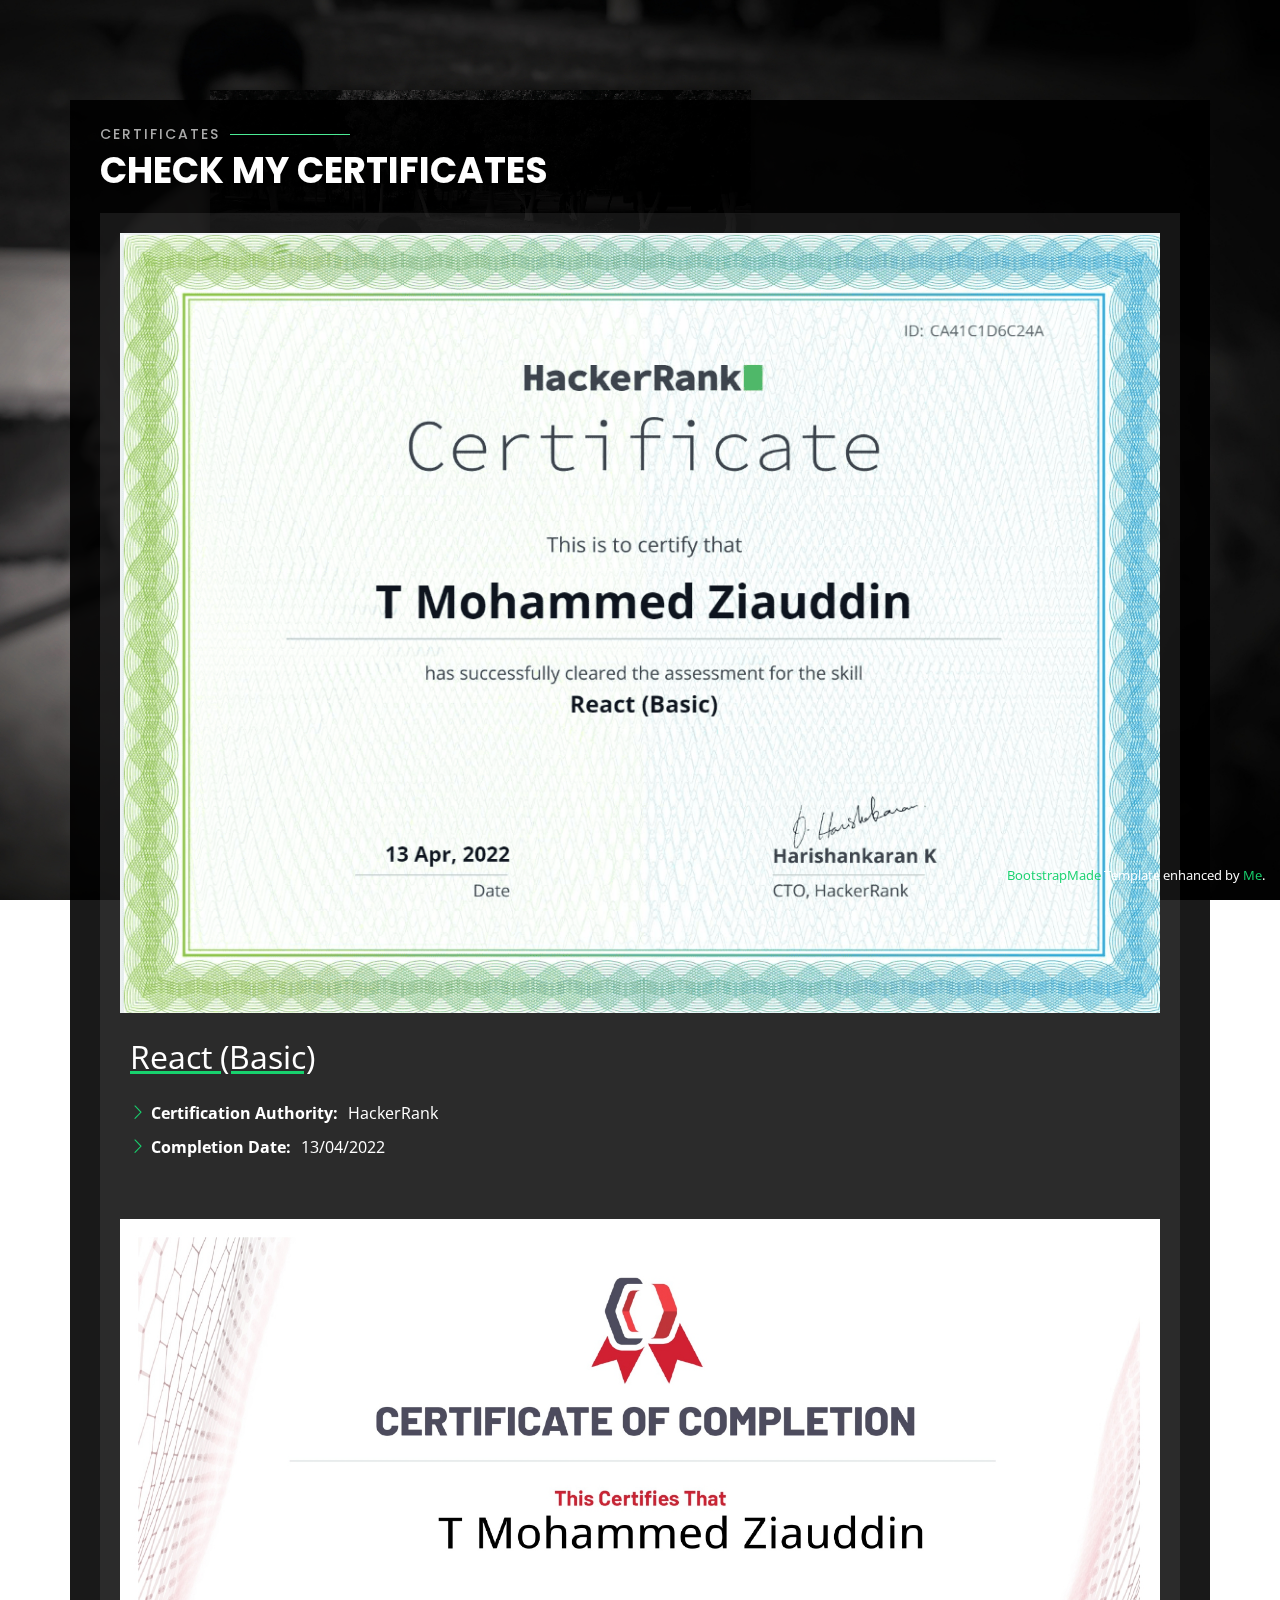
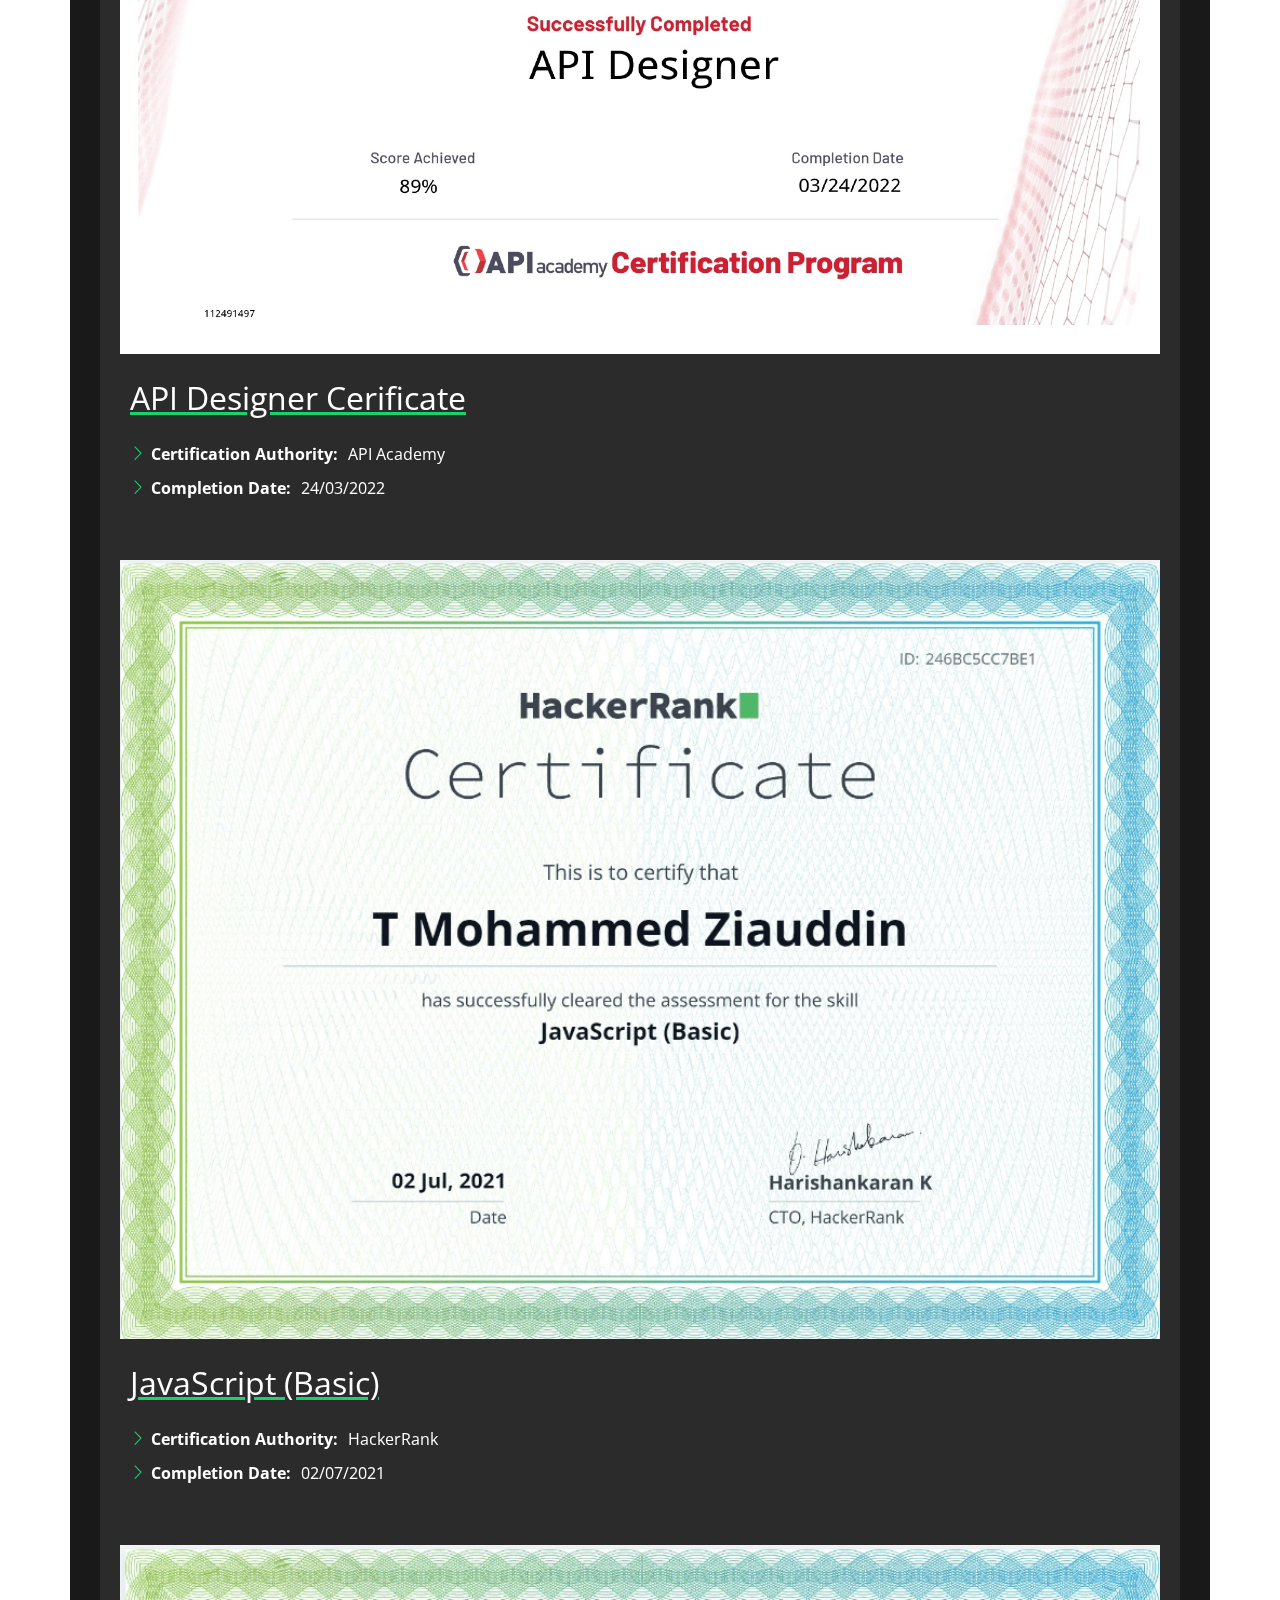
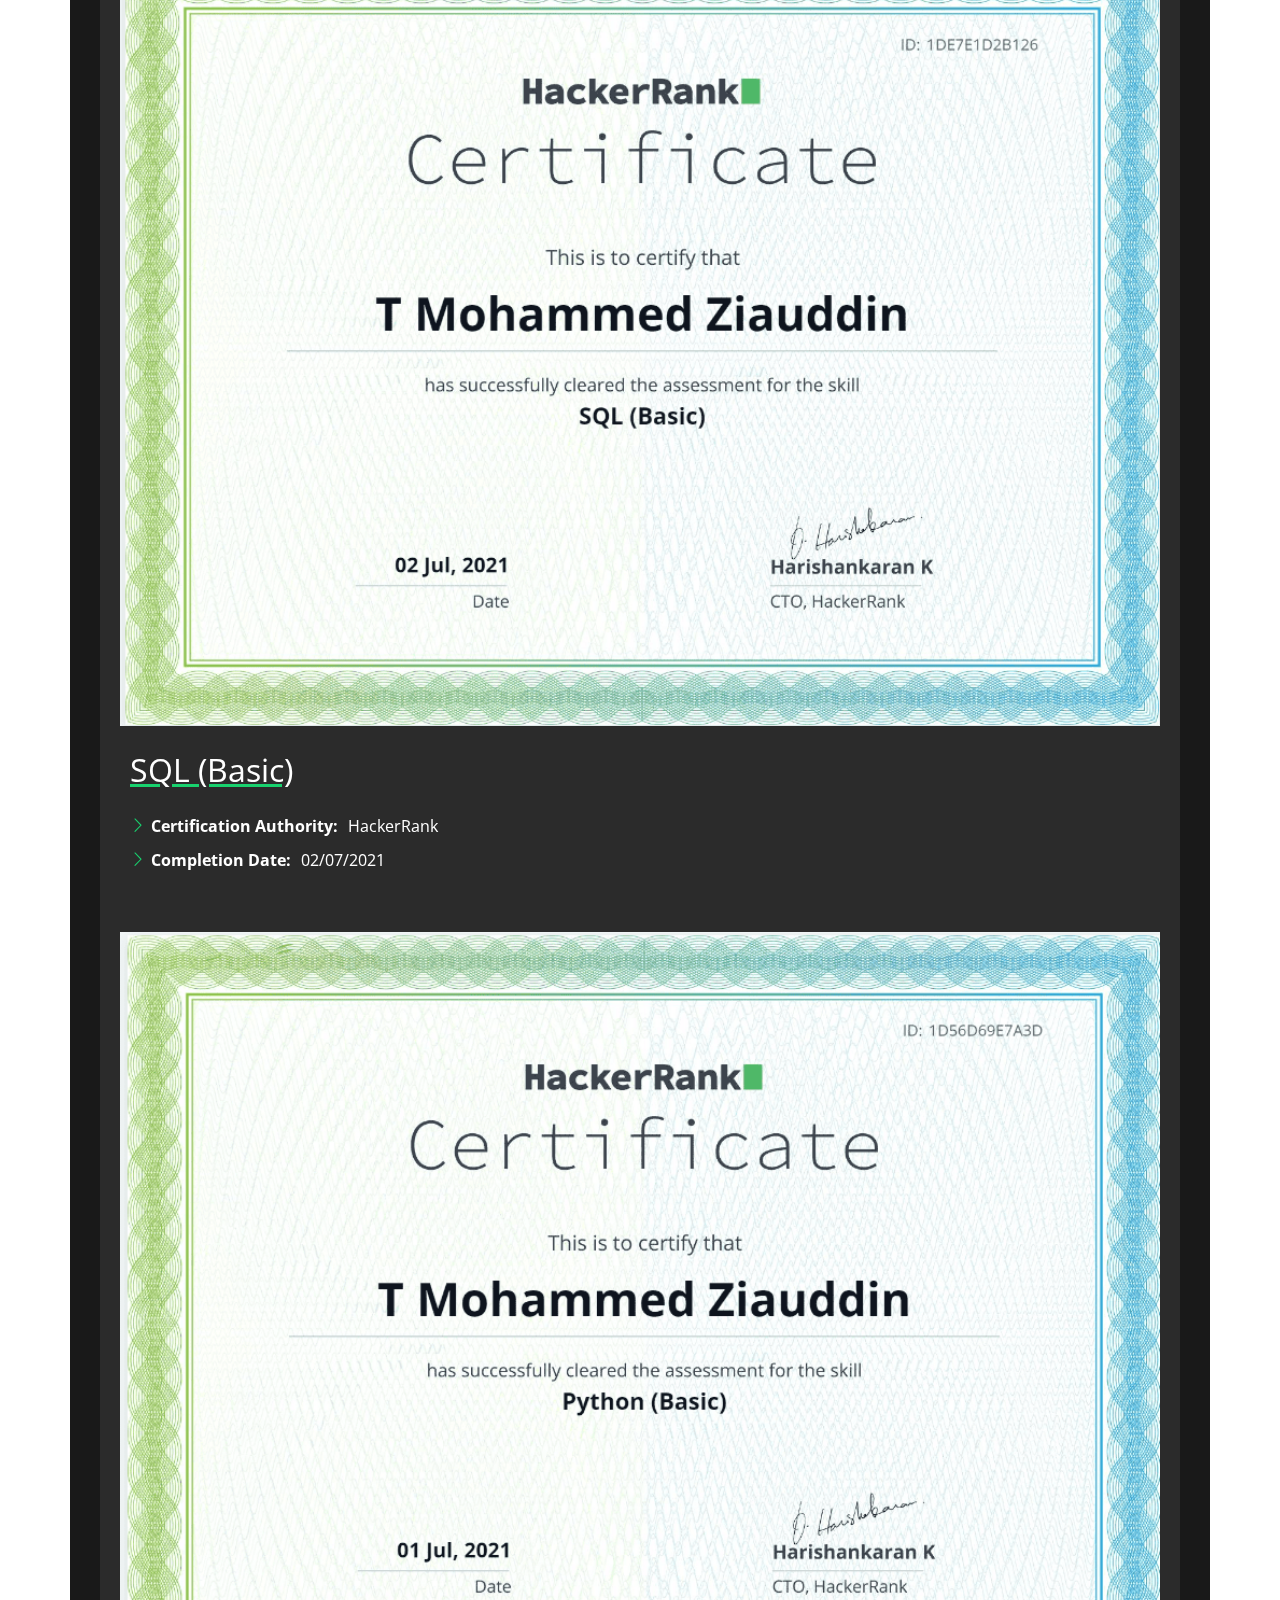
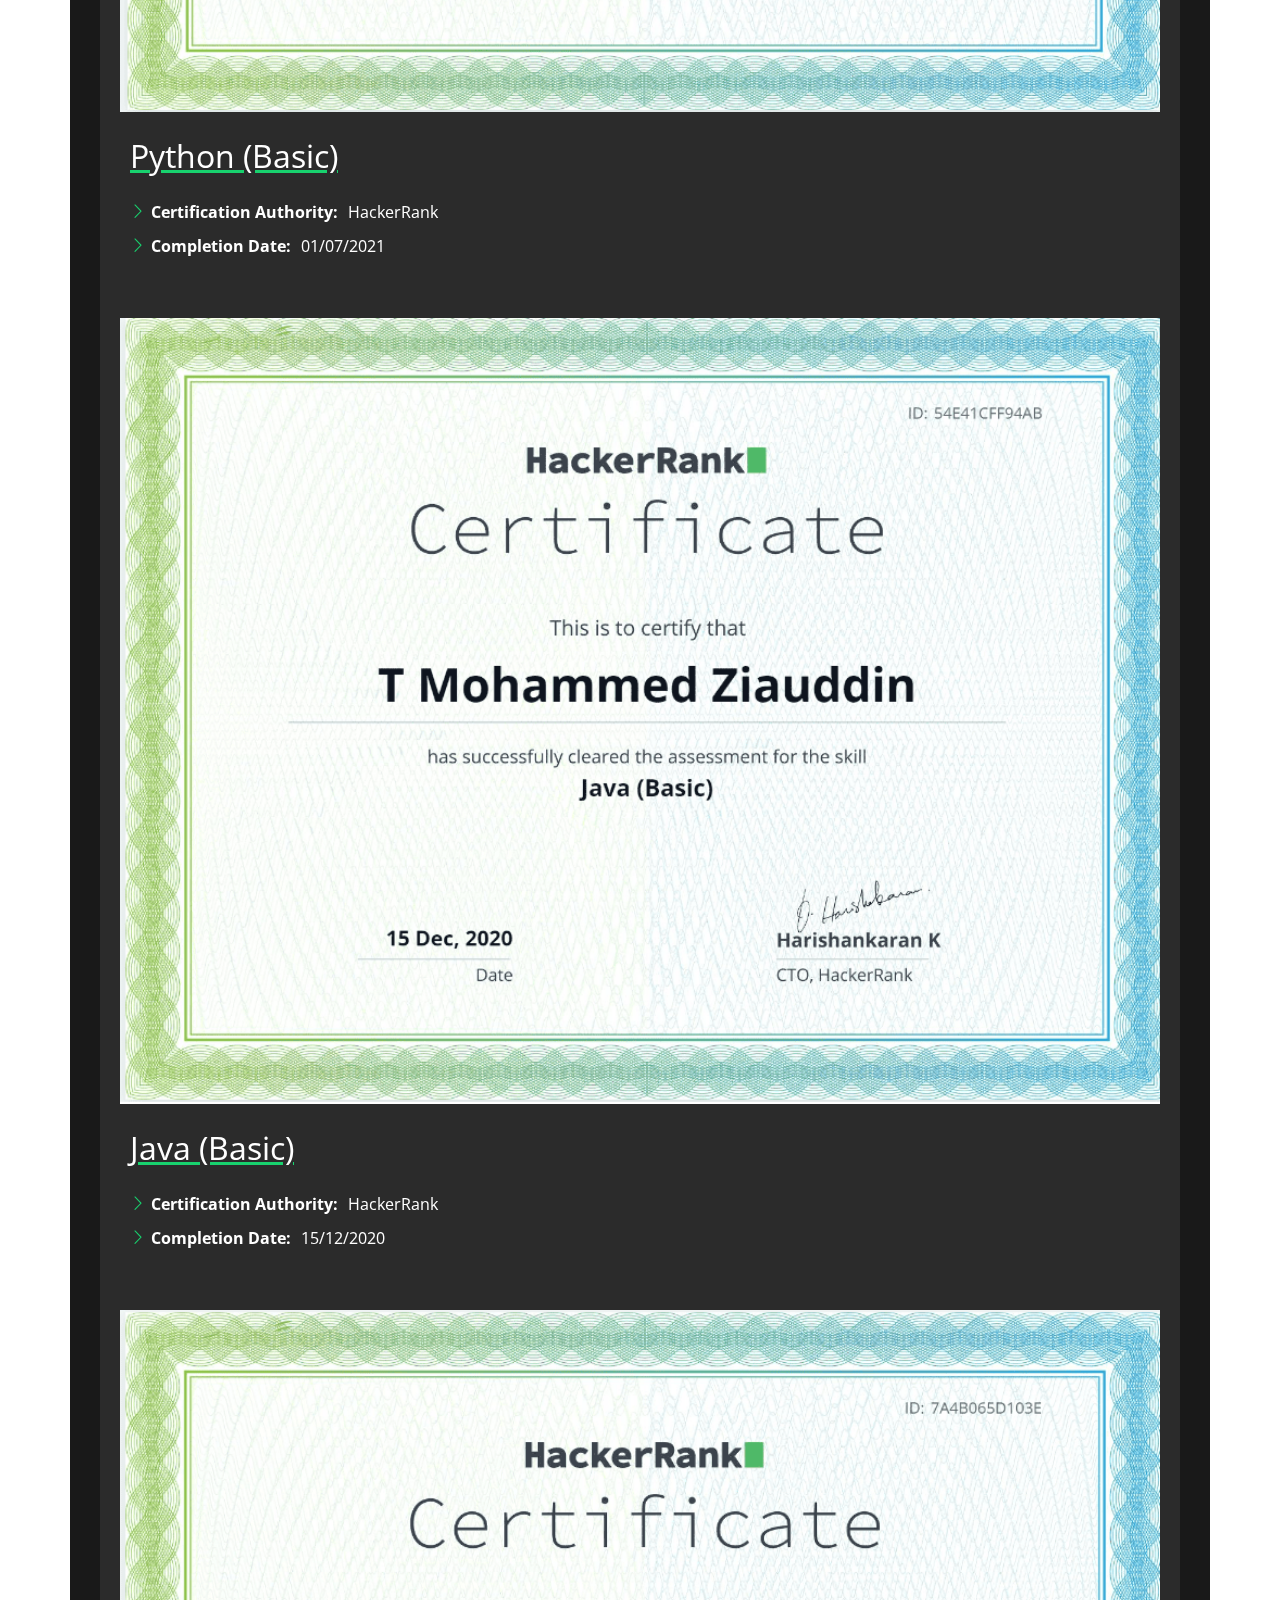
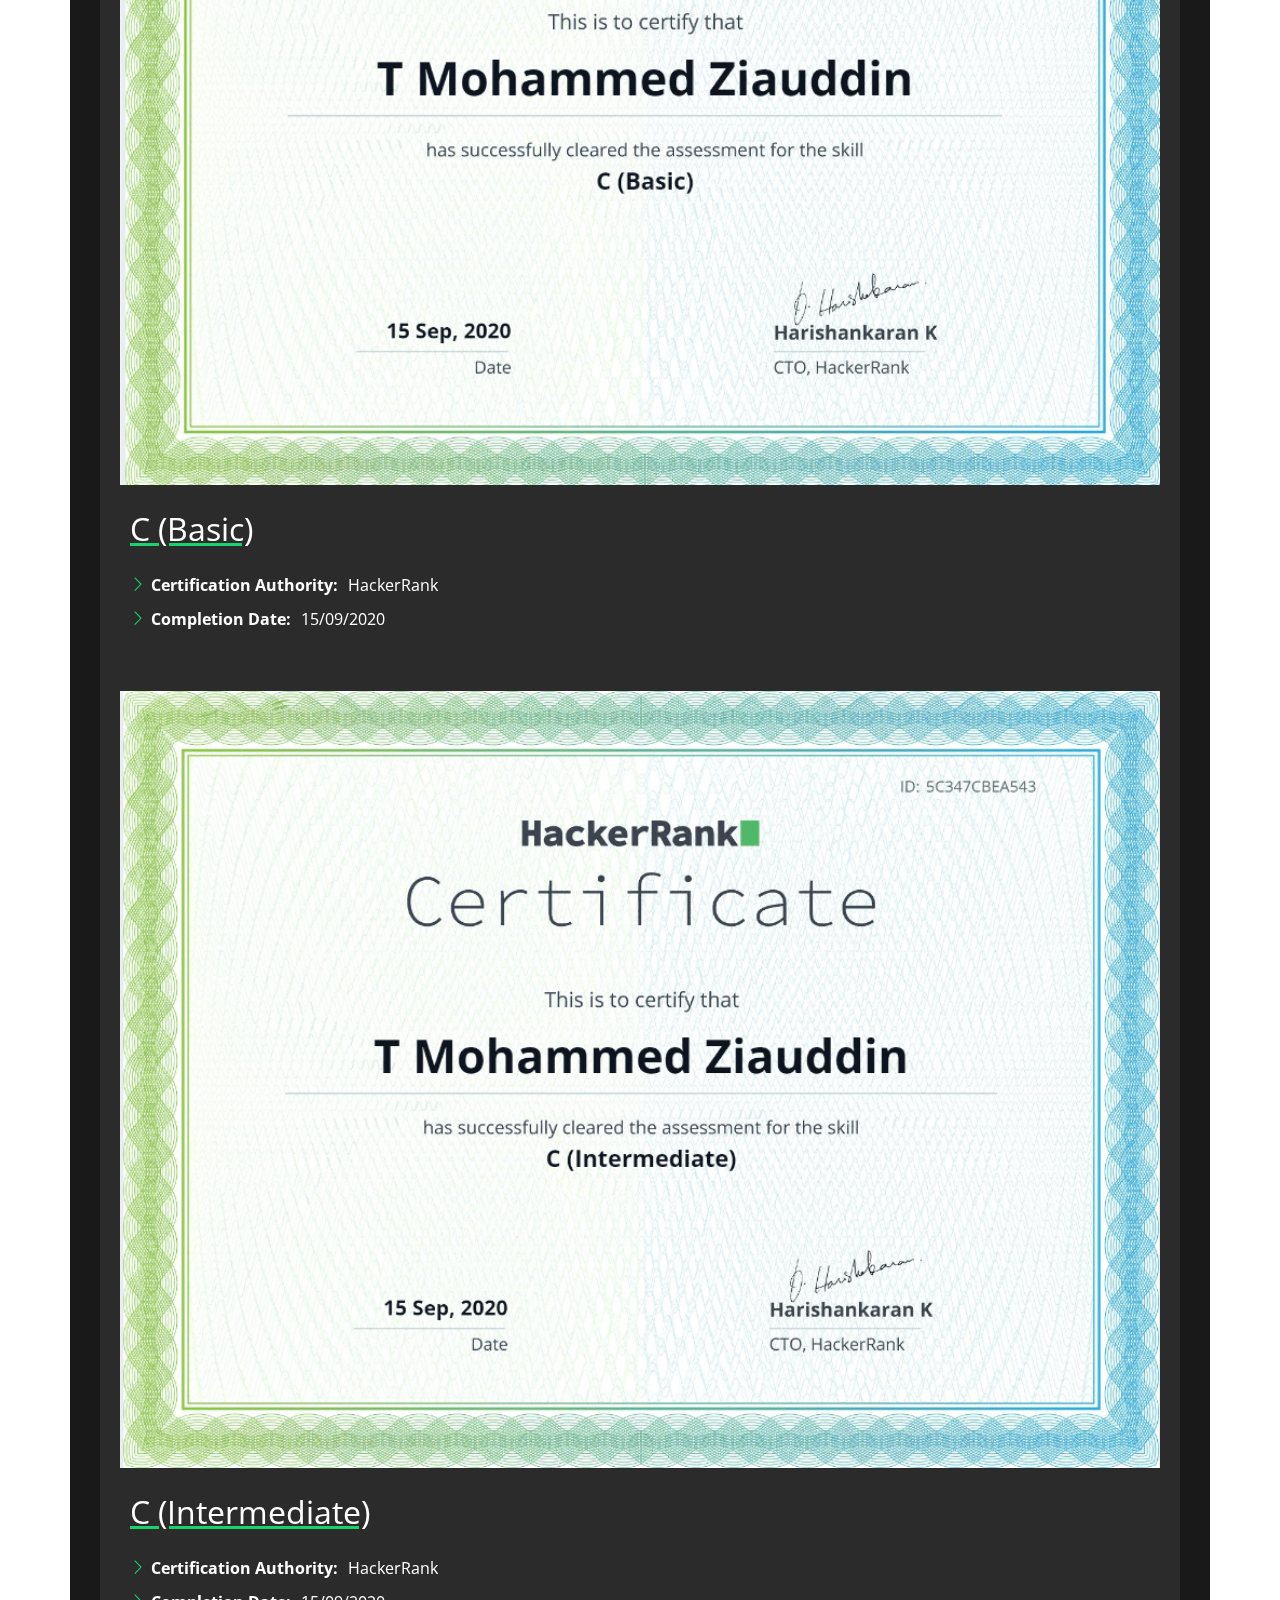
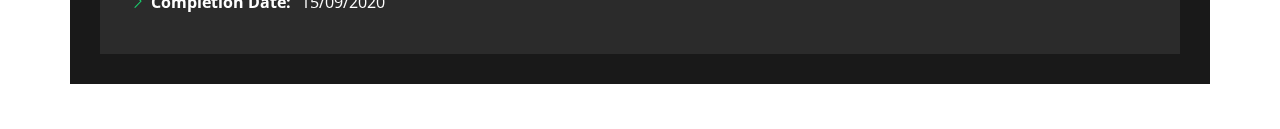
==== certificates.html @ 4491faa0 "Added Certificate" ====
<!DOCTYPE html>
<html lang="en">
<head>
    <meta charset="UTF-8">
    <meta http-equiv="X-UA-Compatible" content="IE=edge">
    <meta name="viewport" content="width=device-width, initial-scale=1.0">
    <title>Certificates: Ziauddin Ziya</title>

      <!-- Favicons -->
  <link href="./assets/img/favicon.png" rel="icon">
  <link href="./assets/img/apple-touch-icon.png" rel="apple-touch-icon">

  <!-- Google Fonts -->
  <link href="https://fonts.googleapis.com/css?family=Open+Sans:300,300i,400,400i,600,600i,700,700i|Raleway:300,300i,400,400i,500,500i,600,600i,700,700i|Poppins:300,300i,400,400i,500,500i,600,600i,700,700i" rel="stylesheet">

  <!-- Google Icons -->
  <link rel="stylesheet" href="https://fonts.googleapis.com/icon?family=Material+Icons">

  <!--Font Awesome -->
  <link rel="stylesheet" href="https://use.fontawesome.com/releases/v5.8.1/css/all.css" integrity="sha384-50oBUHEmvpQ+1lW4y57PTFmhCaXp0ML5d60M1M7uH2+nqUivzIebhndOJK28anvf" crossorigin="anonymous">

  <!-- Vendor CSS Files -->
  <link href="assets/vendor/bootstrap/css/bootstrap.min.css" rel="stylesheet">
  <link href="assets/vendor/bootstrap-icons/bootstrap-icons.css" rel="stylesheet">
  <link href="assets/vendor/boxicons/css/boxicons.min.css" rel="stylesheet">
  <link href="assets/vendor/glightbox/css/glightbox.min.css" rel="stylesheet">
  <link href="assets/vendor/remixicon/remixicon.css" rel="stylesheet">
  <link href="assets/vendor/swiper/swiper-bundle.min.css" rel="stylesheet">

  <!-- Template Main CSS File -->
  <link href="assets/css/style.css" rel="stylesheet">

 
</head>
<body>
    <!-- ======= Certificates Section ======= -->  
  <section id="certificates" class="certificates section-show">
    <div class="container">

      <div class="section-title">
        <h2>Certificates</h2>
        <p>Check My Certificates</p>
      </div>

      <div class="certificate-item">
        <img src="./assets/img/certficates/react-basic.png" alt="react-basic" >        
        <div class="info">
          <span class="title">React (Basic)</span>
              <ul>
                <li><i class="bi bi-chevron-right"></i> <strong>Certification Authority:</strong> <span>HackerRank</span></li>
                <li><i class="bi bi-chevron-right"></i> <strong>Completion Date: </strong><span>13/04/2022</span></li>
              </ul>
        </div>
      </div>

      <div class="certificate-item">
        <img src="./assets/img/certficates/api-designer-certificate.jpg" alt="api-designer-certificate" >        
        <div class="info">
          <span class="title">API Designer Cerificate</span>
              <ul>
                <li><i class="bi bi-chevron-right"></i> <strong>Certification Authority:</strong> <span>API Academy</span></li>
                <li><i class="bi bi-chevron-right"></i> <strong>Completion Date: </strong><span>24/03/2022</span></li>
              </ul>
        </div>
      </div>

      <div class="certificate-item">
        <img src="./assets/img/certficates/javascript-basic.png" alt="javascript-basic" >        
        <div class="info">
          <span class="title">JavaScript (Basic)</span>
              <ul>
                <li><i class="bi bi-chevron-right"></i> <strong>Certification Authority:</strong> <span>HackerRank</span></li>
                <li><i class="bi bi-chevron-right"></i> <strong>Completion Date: </strong><span>02/07/2021</span></li>
              </ul>
        </div>
      </div>

      <div class="certificate-item">
        <img src="./assets/img/certficates/sql-basic.png" alt="sql-basic" >        
        <div class="info">
          <span class="title">SQL (Basic)</span>
              <ul>
                <li><i class="bi bi-chevron-right"></i> <strong>Certification Authority:</strong> <span>HackerRank</span></li>
                <li><i class="bi bi-chevron-right"></i> <strong>Completion Date: </strong><span>02/07/2021</span></li>
              </ul>
        </div>
      </div>

      <div class="certificate-item">
        <img src="./assets/img/certficates/python-basic.png" alt="python-basic" >        
        <div class="info">
          <span class="title">Python (Basic)</span>
              <ul>
                <li><i class="bi bi-chevron-right"></i> <strong>Certification Authority:</strong> <span>HackerRank</span></li>
                <li><i class="bi bi-chevron-right"></i> <strong>Completion Date: </strong><span>01/07/2021</span></li>
              </ul>
        </div>
      </div>

      <div class="certificate-item">
        <img src="./assets/img/certficates/java-basic.png" alt="java-basic" >        
        <div class="info">
          <span class="title">Java (Basic)</span>
              <ul>
                <li><i class="bi bi-chevron-right"></i> <strong>Certification Authority:</strong> <span>HackerRank</span></li>
                <li><i class="bi bi-chevron-right"></i> <strong>Completion Date: </strong><span>15/12/2020</span></li>
              </ul>
        </div>
      </div>

      <div class="certificate-item">
        <img src="./assets/img/certficates/c-basic.png" alt="c-basic" >        
        <div class="info">
          <span class="title">C (Basic)</span>
              <ul>
                <li><i class="bi bi-chevron-right"></i> <strong>Certification Authority:</strong> <span>HackerRank</span></li>
                <li><i class="bi bi-chevron-right"></i> <strong>Completion Date: </strong><span>15/09/2020</span></li>
              </ul>
        </div>
      </div>

      <div class="certificate-item">
        <img src="./assets/img/certficates/c-intermediate.png" alt="c-intermediate" >        
        <div class="info">
          <span class="title">C (Intermediate)</span>
              <ul>
                <li><i class="bi bi-chevron-right"></i> <strong>Certification Authority:</strong> <span>HackerRank</span></li>
                <li><i class="bi bi-chevron-right"></i> <strong>Completion Date: </strong><span>15/09/2020</span></li>
              </ul>
        </div>
      </div>

    </div>
  </section>
  <!-- End Certificates Section -->


  <div class="credits">
    <!-- All the links in the footer should remain intact. -->
    <!-- You can delete the links only if you purchased the pro version. -->
    <!-- Licensing information: https://bootstrapmade.com/license/ -->
    <!-- Purchase the pro version with working PHP/AJAX contact form: https://bootstrapmade.com/personal-free-resume-bootstrap-template/ -->
    A <a href="https://bootstrapmade.com/personal-free-resume-bootstrap-template/">BootstrapMade</a> Template enhanced by <a href="#header" id="me">Me</a>.
    <!-- Designed by <a href="https://bootstrapmade.com/">BootstrapMade</a> -->
  </div>

  <!-- Vendor JS Files -->
  <script src="assets/vendor/bootstrap/js/bootstrap.bundle.min.js"></script>
  <script src="assets/vendor/glightbox/js/glightbox.min.js"></script>
  <script src="assets/vendor/isotope-layout/isotope.pkgd.min.js"></script>
  <script src="assets/vendor/php-email-form/validate.js"></script>
  <script src="assets/vendor/purecounter/purecounter.js"></script>
  <script src="assets/vendor/swiper/swiper-bundle.min.js"></script>
  <script src="assets/vendor/waypoints/noframework.waypoints.js"></script>

  <!-- Template Main JS File -->
  <script src="assets/js/main.js"></script>

</body>
</html>
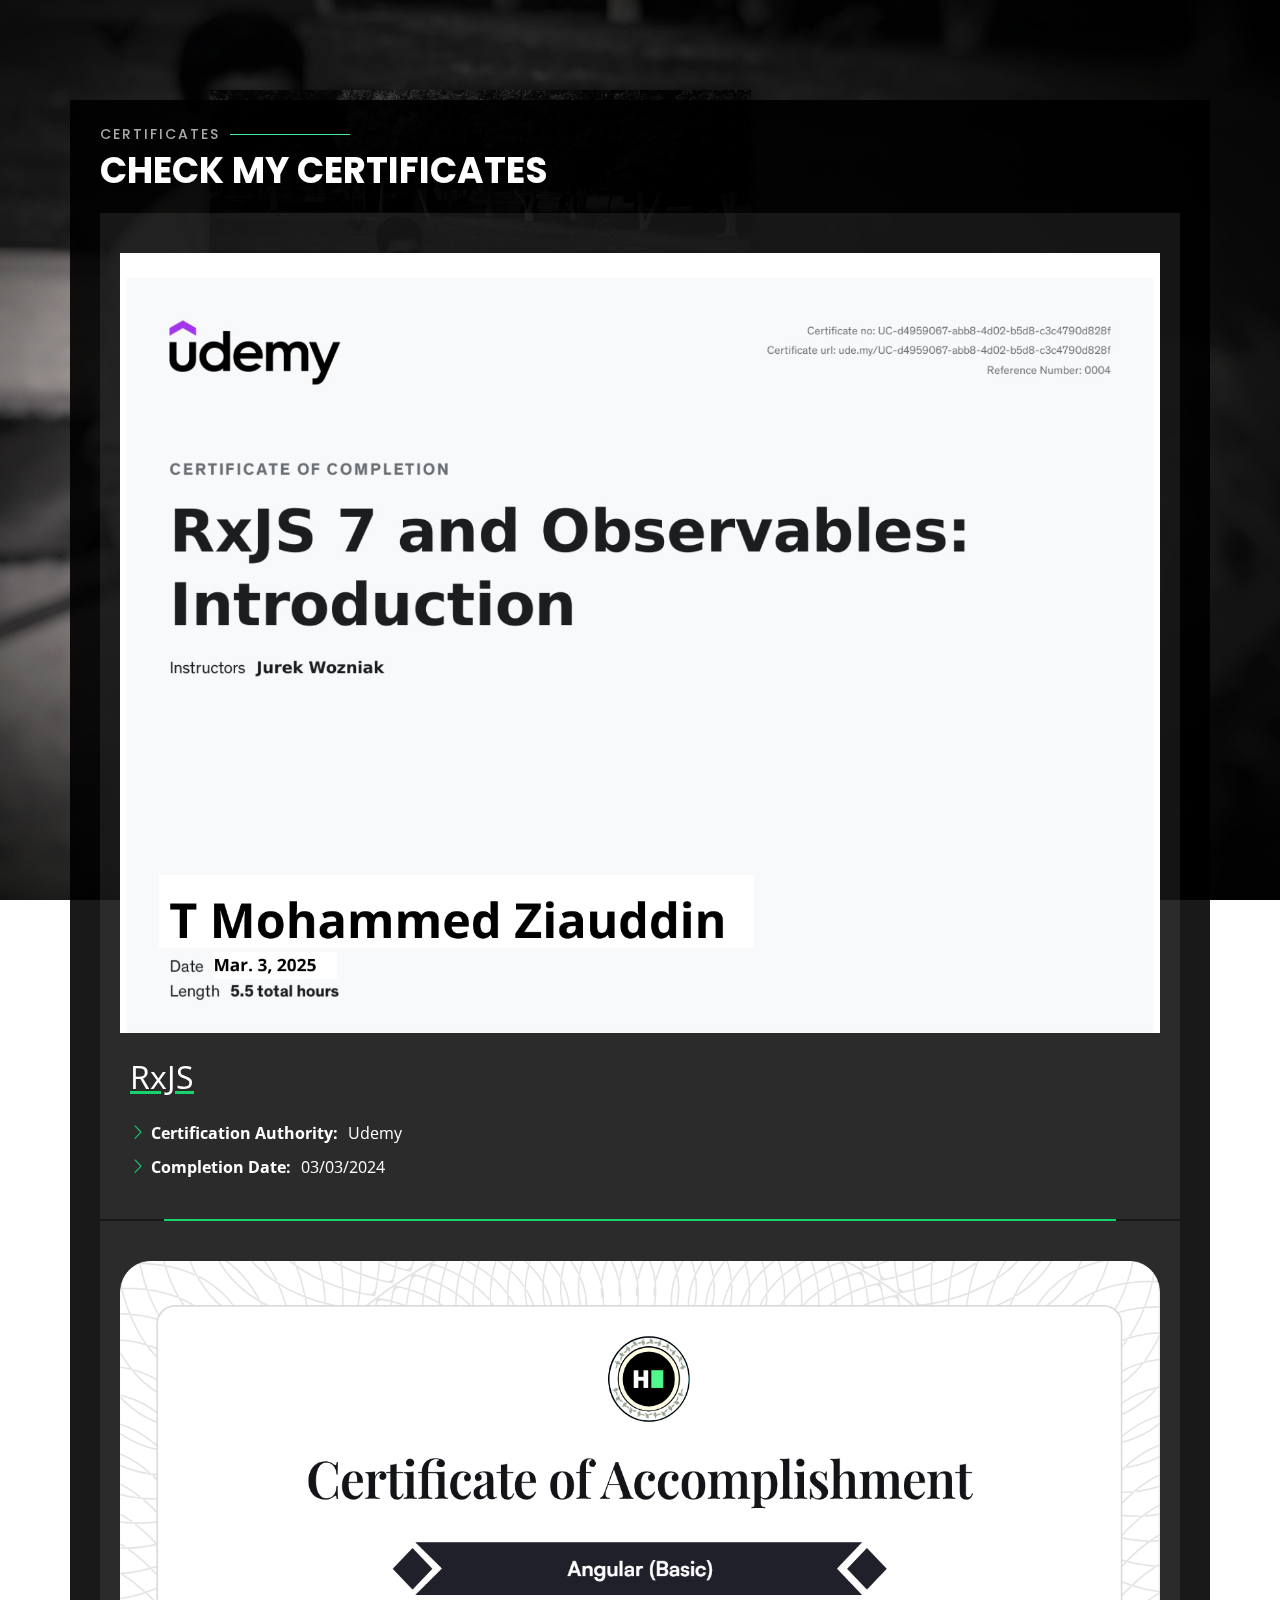
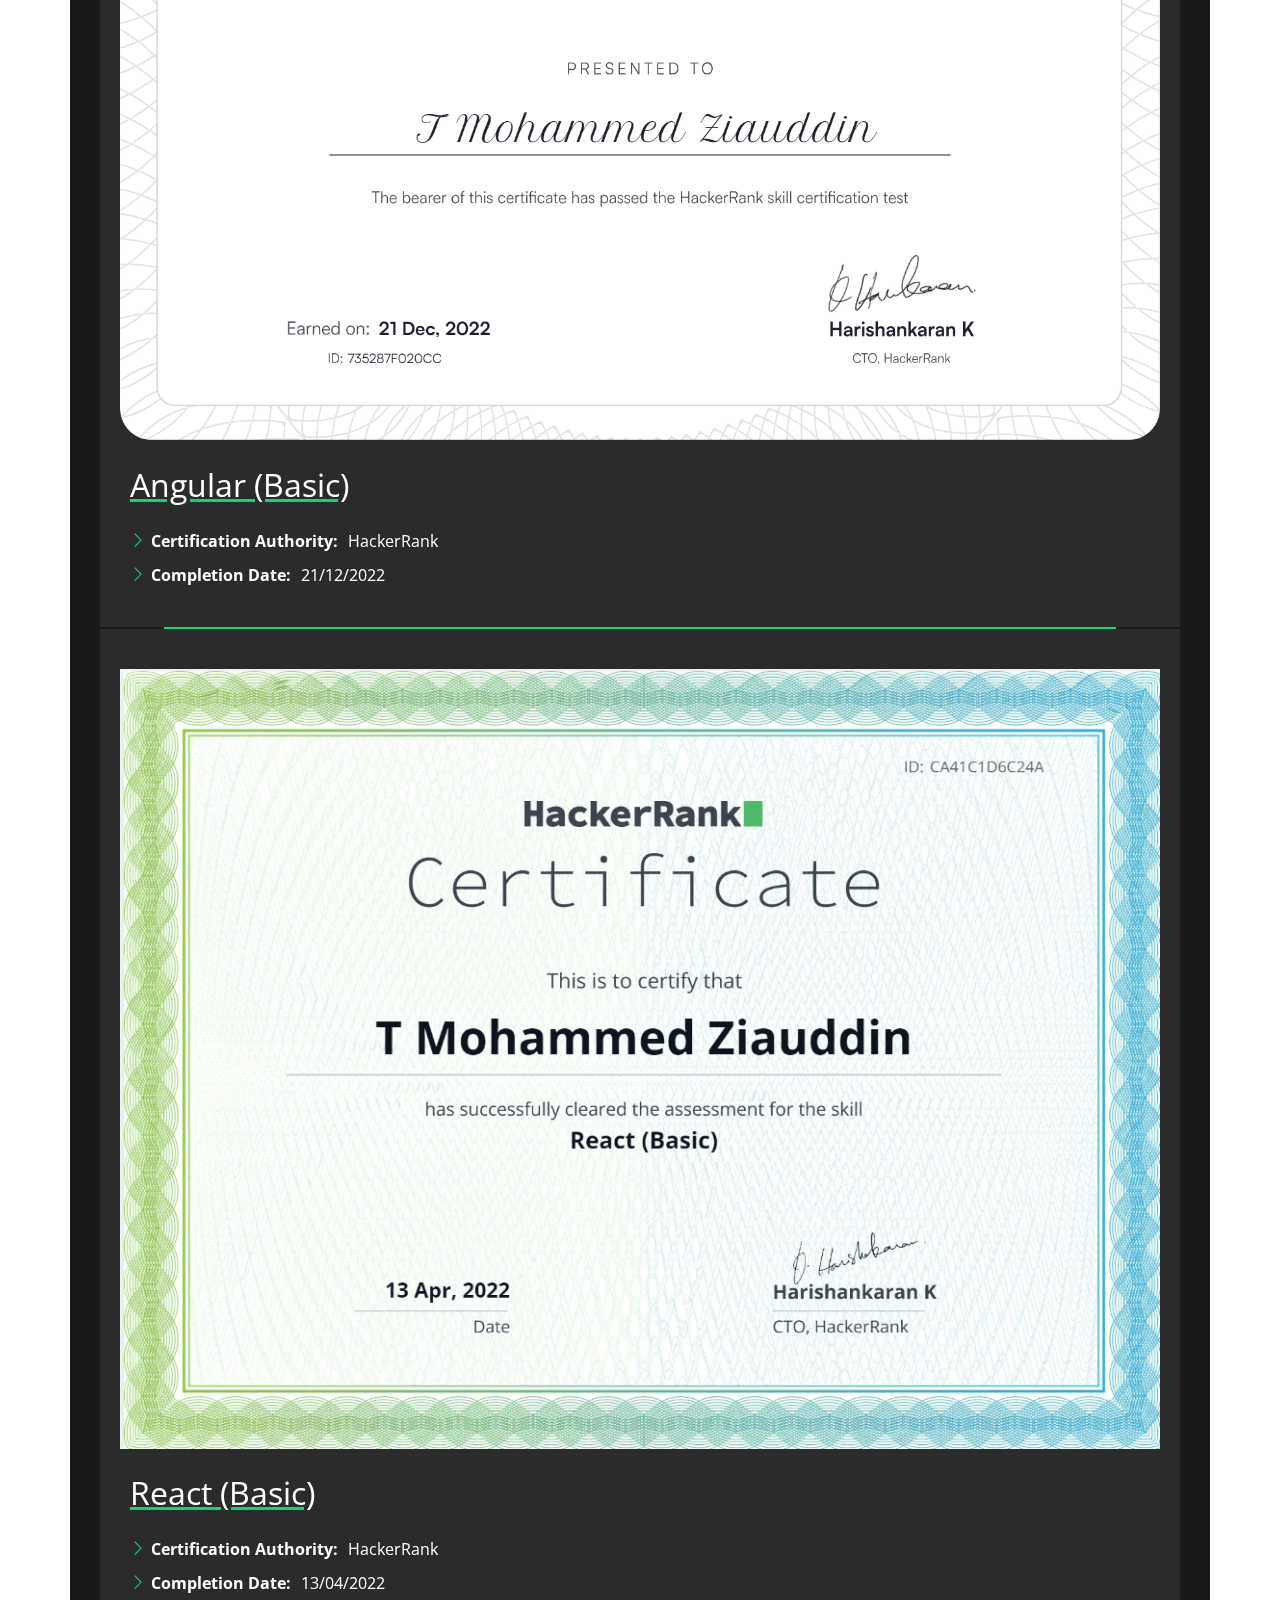
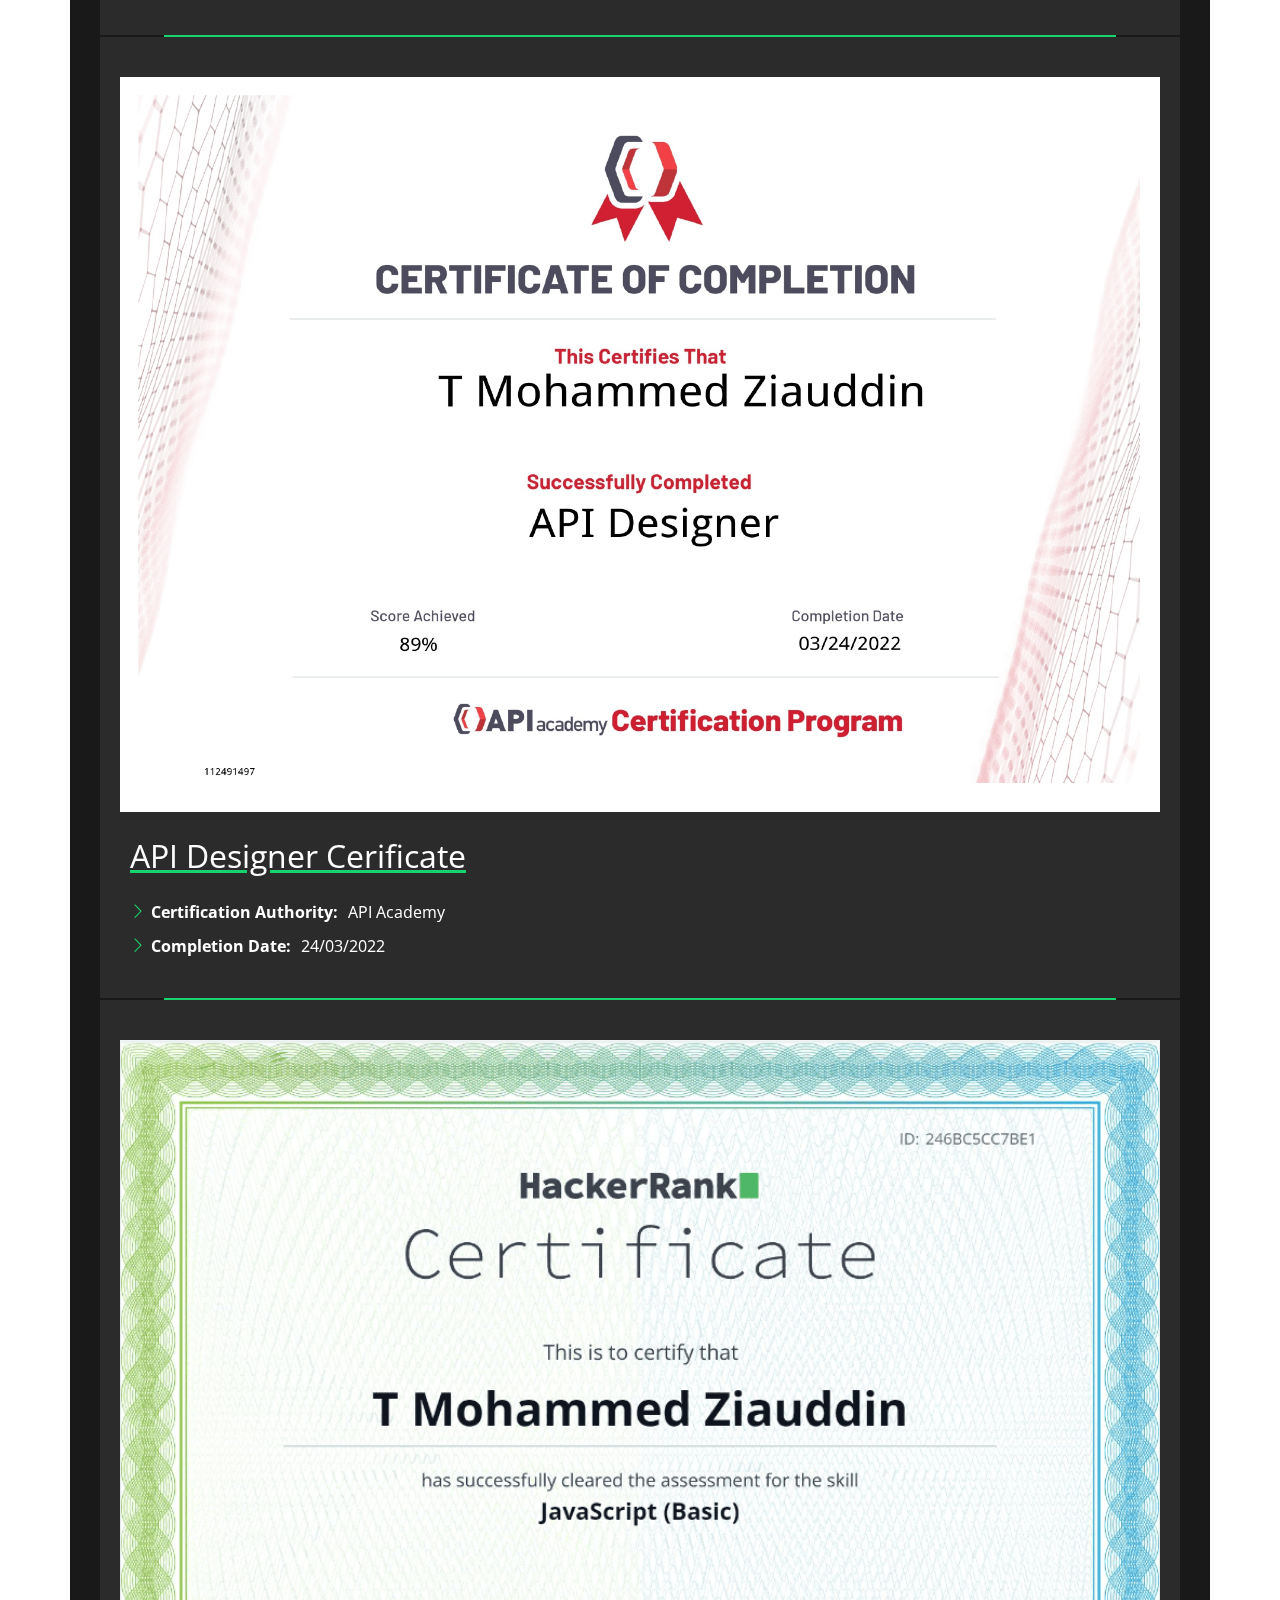
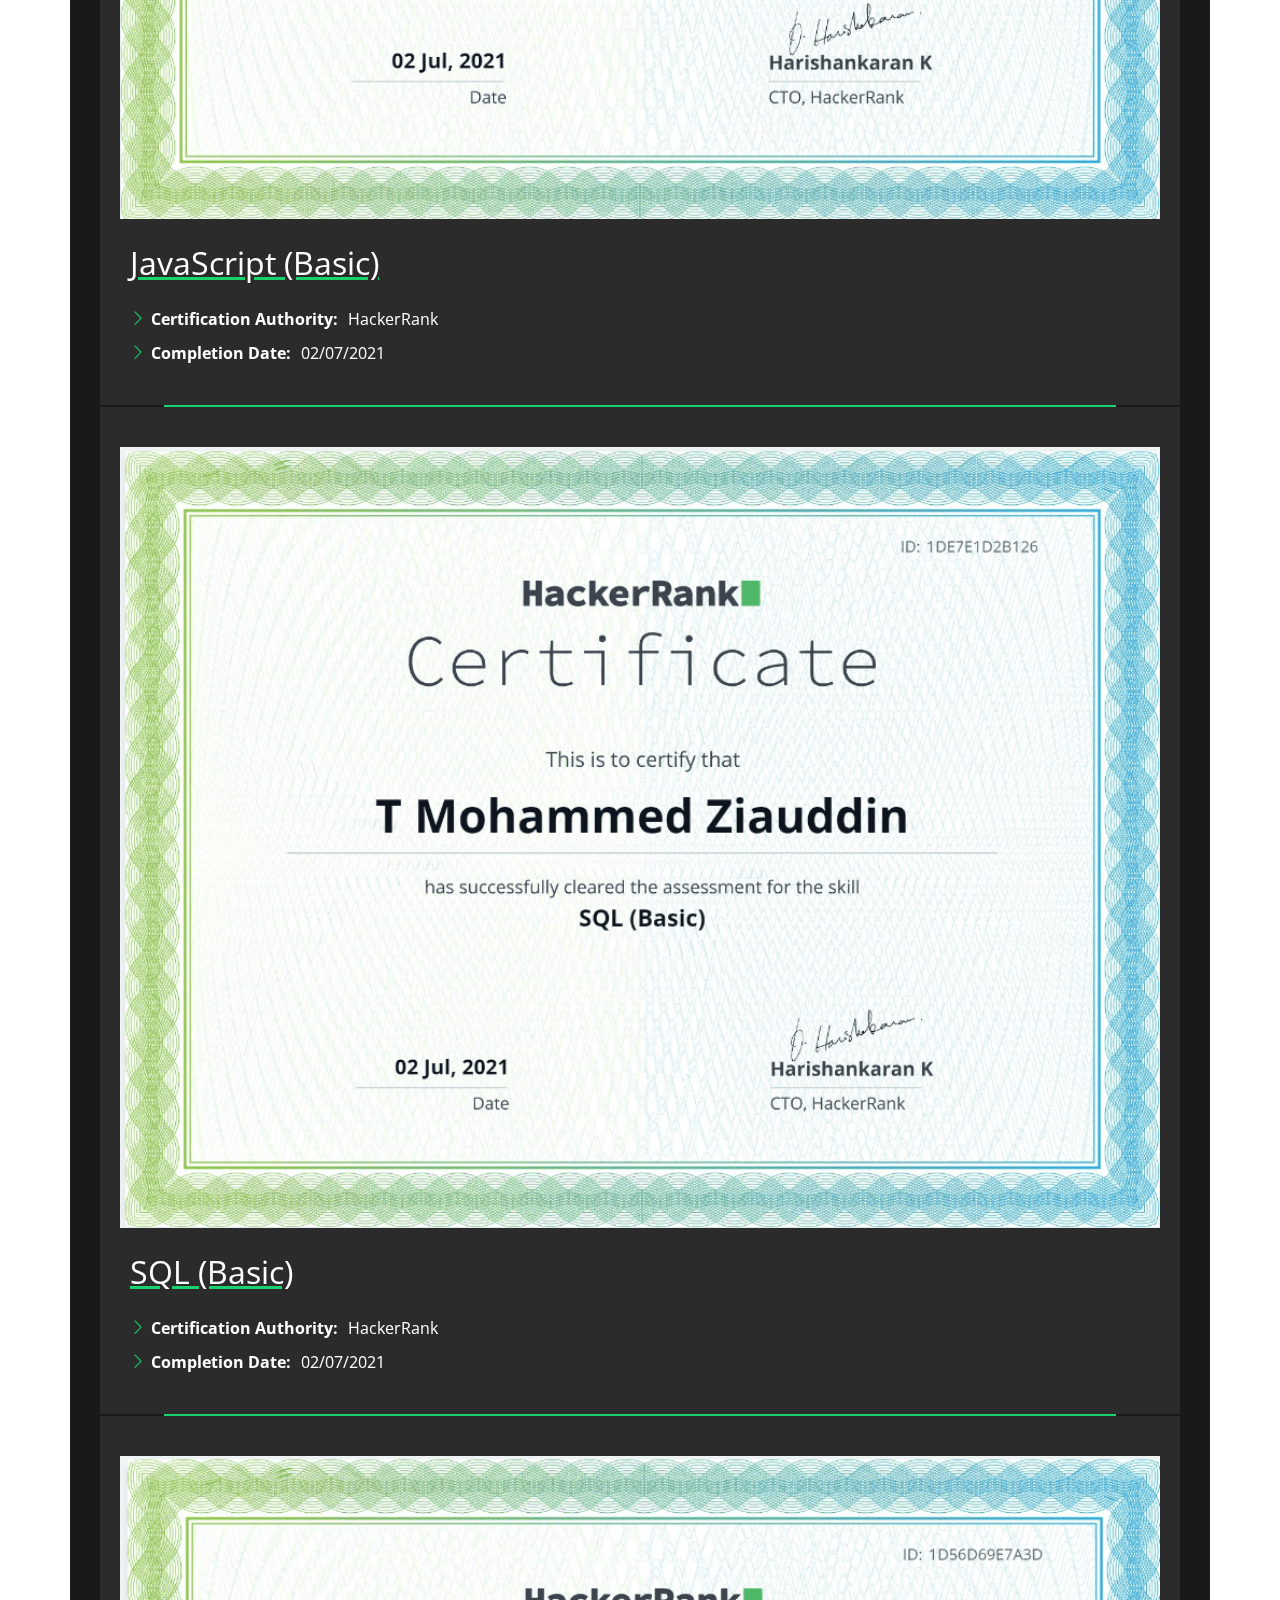
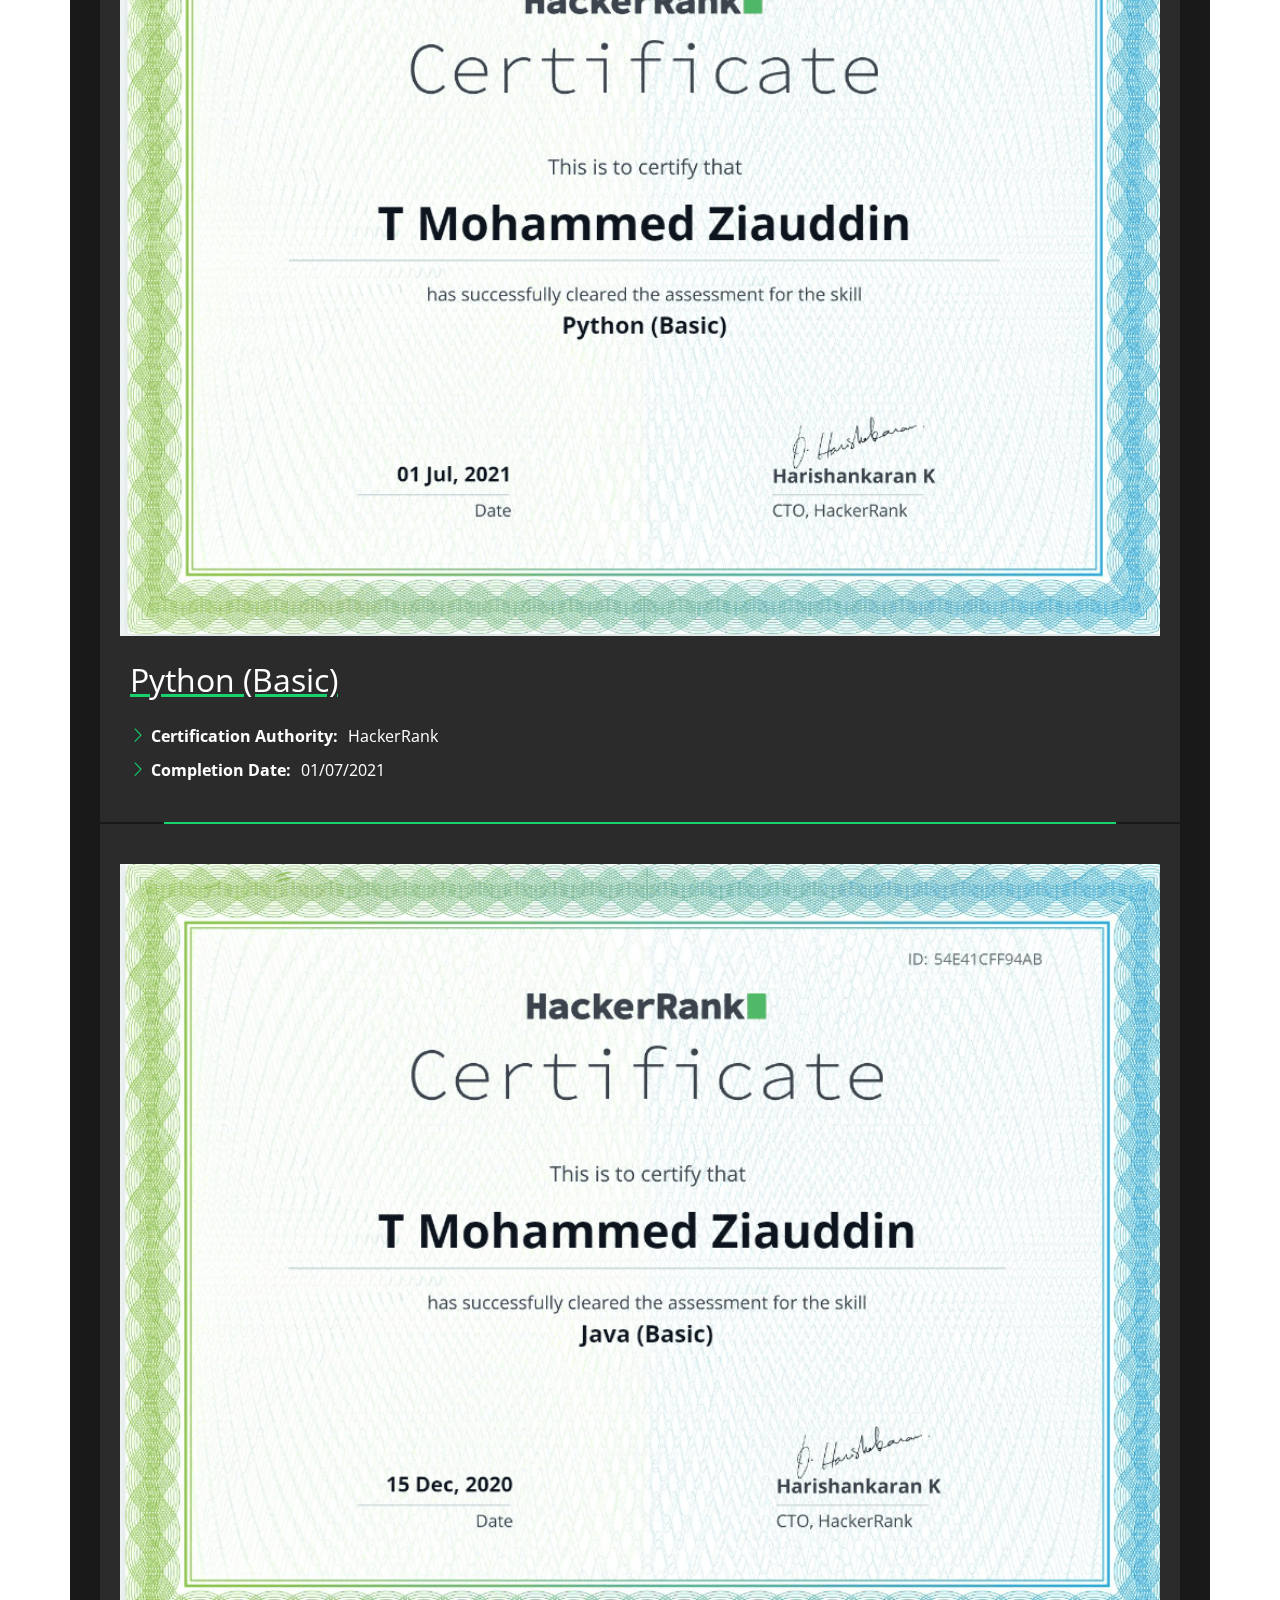
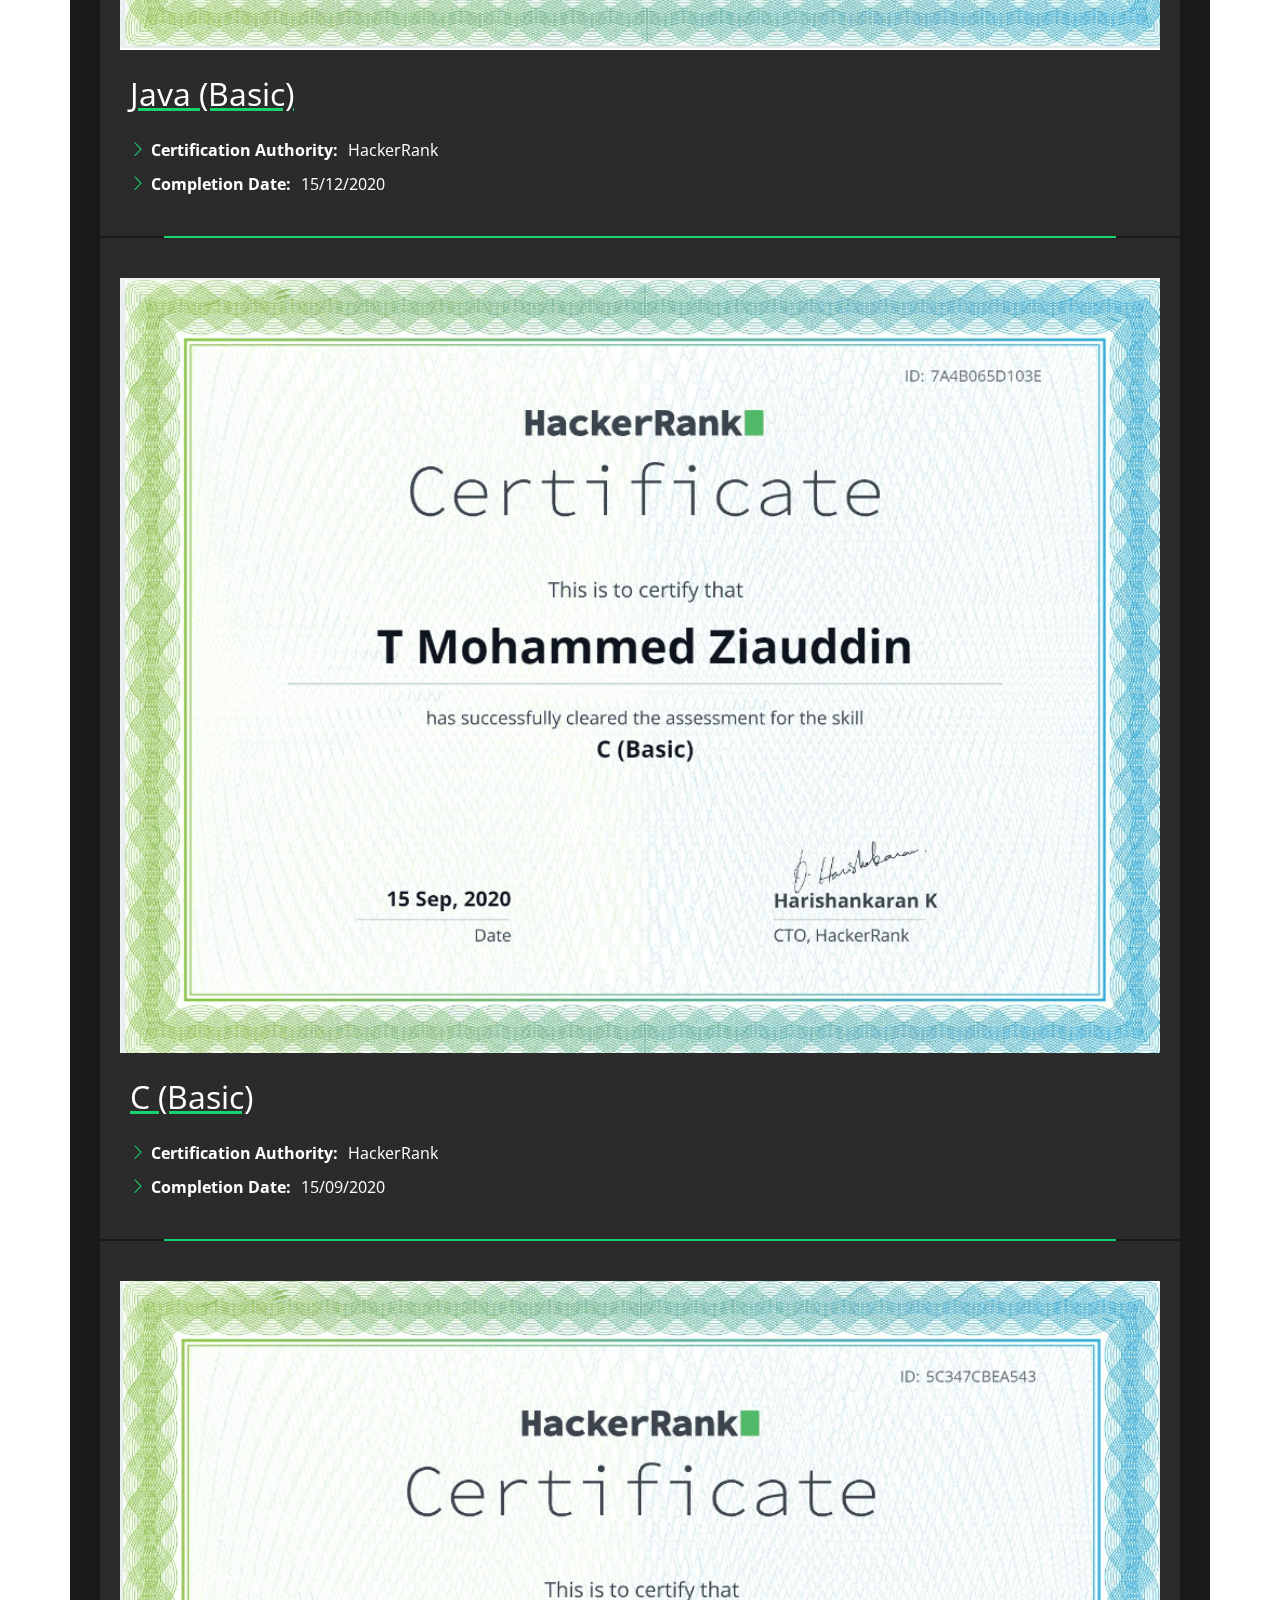
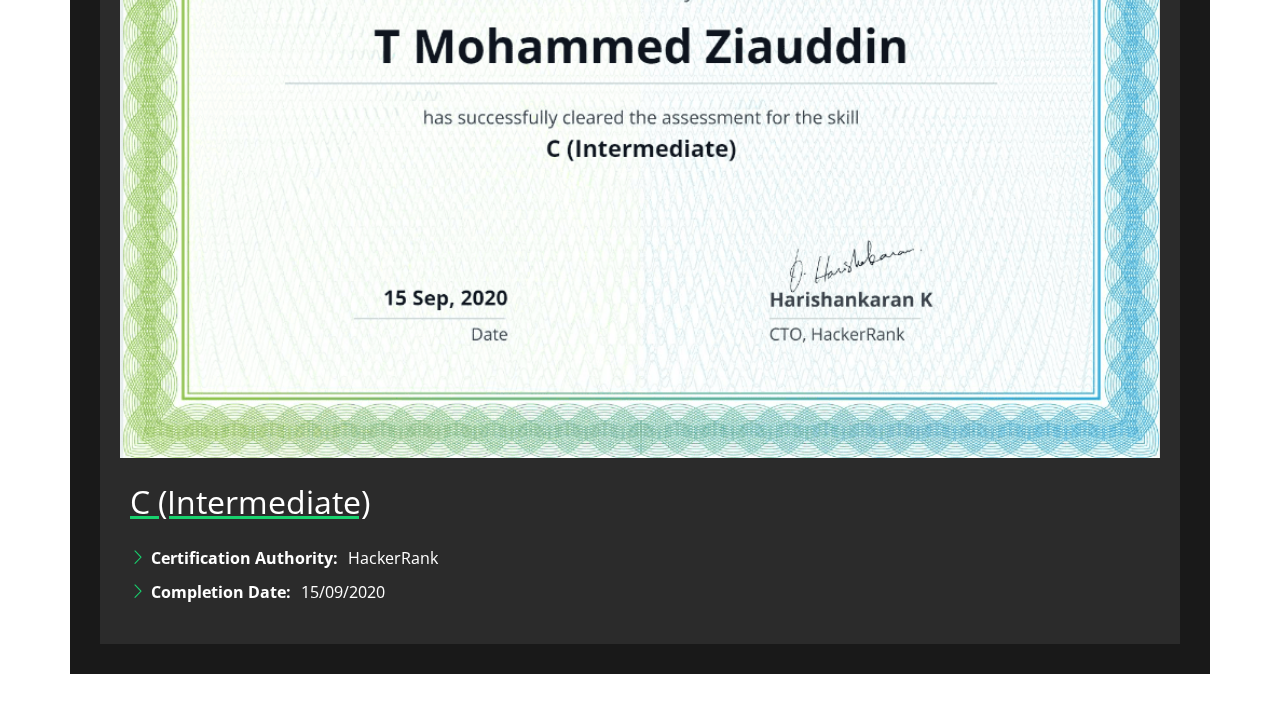
==== commit 9cf1f2d9: "Added RxJS Certification" ====
--- a/certificates.html
+++ b/certificates.html
@@ -1,160 +1,335 @@
 <!DOCTYPE html>
 <html lang="en">
-<head>
-    <meta charset="UTF-8">
-    <meta http-equiv="X-UA-Compatible" content="IE=edge">
-    <meta name="viewport" content="width=device-width, initial-scale=1.0">
-    <title>Certificates: Ziauddin Ziya</title>
-
-      <!-- Favicons -->
-  <link href="./assets/img/favicon.png" rel="icon">
-  <link href="./assets/img/apple-touch-icon.png" rel="apple-touch-icon">
-
-  <!-- Google Fonts -->
-  <link href="https://fonts.googleapis.com/css?family=Open+Sans:300,300i,400,400i,600,600i,700,700i|Raleway:300,300i,400,400i,500,500i,600,600i,700,700i|Poppins:300,300i,400,400i,500,500i,600,600i,700,700i" rel="stylesheet">
-
-  <!-- Google Icons -->
-  <link rel="stylesheet" href="https://fonts.googleapis.com/icon?family=Material+Icons">
-
-  <!--Font Awesome -->
-  <link rel="stylesheet" href="https://use.fontawesome.com/releases/v5.8.1/css/all.css" integrity="sha384-50oBUHEmvpQ+1lW4y57PTFmhCaXp0ML5d60M1M7uH2+nqUivzIebhndOJK28anvf" crossorigin="anonymous">
-
-  <!-- Vendor CSS Files -->
-  <link href="assets/vendor/bootstrap/css/bootstrap.min.css" rel="stylesheet">
-  <link href="assets/vendor/bootstrap-icons/bootstrap-icons.css" rel="stylesheet">
-  <link href="assets/vendor/boxicons/css/boxicons.min.css" rel="stylesheet">
-  <link href="assets/vendor/glightbox/css/glightbox.min.css" rel="stylesheet">
-  <link href="assets/vendor/remixicon/remixicon.css" rel="stylesheet">
-  <link href="assets/vendor/swiper/swiper-bundle.min.css" rel="stylesheet">
-
-  <!-- Template Main CSS File -->
-  <link href="assets/css/style.css" rel="stylesheet">
-
- 
-</head>
-<body>
-    <!-- ======= Certificates Section ======= -->  
-  <section id="certificates" class="certificates section-show">
-    <div class="container">
-
-      <div class="section-title">
-        <h2>Certificates</h2>
-        <p>Check My Certificates</p>
-      </div>
-
-      <div class="certificate-item">
-        <img src="./assets/img/certficates/react-basic.png" alt="react-basic" >        
-        <div class="info">
-          <span class="title">React (Basic)</span>
-              <ul>
-                <li><i class="bi bi-chevron-right"></i> <strong>Certification Authority:</strong> <span>HackerRank</span></li>
-                <li><i class="bi bi-chevron-right"></i> <strong>Completion Date: </strong><span>13/04/2022</span></li>
-              </ul>
-        </div>
-      </div>
-
-      <div class="certificate-item">
-        <img src="./assets/img/certficates/api-designer-certificate.jpg" alt="api-designer-certificate" >        
-        <div class="info">
-          <span class="title">API Designer Cerificate</span>
-              <ul>
-                <li><i class="bi bi-chevron-right"></i> <strong>Certification Authority:</strong> <span>API Academy</span></li>
-                <li><i class="bi bi-chevron-right"></i> <strong>Completion Date: </strong><span>24/03/2022</span></li>
-              </ul>
-        </div>
-      </div>
-
-      <div class="certificate-item">
-        <img src="./assets/img/certficates/javascript-basic.png" alt="javascript-basic" >        
-        <div class="info">
-          <span class="title">JavaScript (Basic)</span>
-              <ul>
-                <li><i class="bi bi-chevron-right"></i> <strong>Certification Authority:</strong> <span>HackerRank</span></li>
-                <li><i class="bi bi-chevron-right"></i> <strong>Completion Date: </strong><span>02/07/2021</span></li>
-              </ul>
-        </div>
-      </div>
-
-      <div class="certificate-item">
-        <img src="./assets/img/certficates/sql-basic.png" alt="sql-basic" >        
-        <div class="info">
-          <span class="title">SQL (Basic)</span>
-              <ul>
-                <li><i class="bi bi-chevron-right"></i> <strong>Certification Authority:</strong> <span>HackerRank</span></li>
-                <li><i class="bi bi-chevron-right"></i> <strong>Completion Date: </strong><span>02/07/2021</span></li>
-              </ul>
-        </div>
-      </div>
-
-      <div class="certificate-item">
-        <img src="./assets/img/certficates/python-basic.png" alt="python-basic" >        
-        <div class="info">
-          <span class="title">Python (Basic)</span>
-              <ul>
-                <li><i class="bi bi-chevron-right"></i> <strong>Certification Authority:</strong> <span>HackerRank</span></li>
-                <li><i class="bi bi-chevron-right"></i> <strong>Completion Date: </strong><span>01/07/2021</span></li>
-              </ul>
-        </div>
-      </div>
-
-      <div class="certificate-item">
-        <img src="./assets/img/certficates/java-basic.png" alt="java-basic" >        
-        <div class="info">
-          <span class="title">Java (Basic)</span>
-              <ul>
-                <li><i class="bi bi-chevron-right"></i> <strong>Certification Authority:</strong> <span>HackerRank</span></li>
-                <li><i class="bi bi-chevron-right"></i> <strong>Completion Date: </strong><span>15/12/2020</span></li>
-              </ul>
-        </div>
-      </div>
-
-      <div class="certificate-item">
-        <img src="./assets/img/certficates/c-basic.png" alt="c-basic" >        
-        <div class="info">
-          <span class="title">C (Basic)</span>
-              <ul>
-                <li><i class="bi bi-chevron-right"></i> <strong>Certification Authority:</strong> <span>HackerRank</span></li>
-                <li><i class="bi bi-chevron-right"></i> <strong>Completion Date: </strong><span>15/09/2020</span></li>
-              </ul>
-        </div>
-      </div>
-
-      <div class="certificate-item">
-        <img src="./assets/img/certficates/c-intermediate.png" alt="c-intermediate" >        
-        <div class="info">
-          <span class="title">C (Intermediate)</span>
-              <ul>
-                <li><i class="bi bi-chevron-right"></i> <strong>Certification Authority:</strong> <span>HackerRank</span></li>
-                <li><i class="bi bi-chevron-right"></i> <strong>Completion Date: </strong><span>15/09/2020</span></li>
-              </ul>
-        </div>
-      </div>
-
-    </div>
-  </section>
-  <!-- End Certificates Section -->
-
-
-  <div class="credits">
-    <!-- All the links in the footer should remain intact. -->
-    <!-- You can delete the links only if you purchased the pro version. -->
-    <!-- Licensing information: https://bootstrapmade.com/license/ -->
-    <!-- Purchase the pro version with working PHP/AJAX contact form: https://bootstrapmade.com/personal-free-resume-bootstrap-template/ -->
-    A <a href="https://bootstrapmade.com/personal-free-resume-bootstrap-template/">BootstrapMade</a> Template enhanced by <a href="#header" id="me">Me</a>.
-    <!-- Designed by <a href="https://bootstrapmade.com/">BootstrapMade</a> -->
-  </div>
-
-  <!-- Vendor JS Files -->
-  <script src="assets/vendor/bootstrap/js/bootstrap.bundle.min.js"></script>
-  <script src="assets/vendor/glightbox/js/glightbox.min.js"></script>
-  <script src="assets/vendor/isotope-layout/isotope.pkgd.min.js"></script>
-  <script src="assets/vendor/php-email-form/validate.js"></script>
-  <script src="assets/vendor/purecounter/purecounter.js"></script>
-  <script src="assets/vendor/swiper/swiper-bundle.min.js"></script>
-  <script src="assets/vendor/waypoints/noframework.waypoints.js"></script>
-
-  <!-- Template Main JS File -->
-  <script src="assets/js/main.js"></script>
-
-</body>
-</html>+    <head>
+        <meta charset="UTF-8" />
+        <meta http-equiv="X-UA-Compatible" content="IE=edge" />
+        <meta name="viewport" content="width=device-width, initial-scale=1.0" />
+        <title>Certificates: Ziauddin Ziya</title>
+
+        <!-- Favicons -->
+        <link href="./assets/img/favicon.png" rel="icon" />
+        <link href="./assets/img/apple-touch-icon.png" rel="apple-touch-icon" />
+
+        <!-- Google Fonts -->
+        <link
+            href="https://fonts.googleapis.com/css?family=Open+Sans:300,300i,400,400i,600,600i,700,700i|Raleway:300,300i,400,400i,500,500i,600,600i,700,700i|Poppins:300,300i,400,400i,500,500i,600,600i,700,700i"
+            rel="stylesheet"
+        />
+
+        <!-- Google Icons -->
+        <link
+            rel="stylesheet"
+            href="https://fonts.googleapis.com/icon?family=Material+Icons"
+        />
+
+        <!--Font Awesome -->
+        <link
+            rel="stylesheet"
+            href="https://use.fontawesome.com/releases/v5.8.1/css/all.css"
+            integrity="sha384-50oBUHEmvpQ+1lW4y57PTFmhCaXp0ML5d60M1M7uH2+nqUivzIebhndOJK28anvf"
+            crossorigin="anonymous"
+        />
+
+        <!-- Vendor CSS Files -->
+        <link
+            href="assets/vendor/bootstrap/css/bootstrap.min.css"
+            rel="stylesheet"
+        />
+        <link
+            href="assets/vendor/bootstrap-icons/bootstrap-icons.css"
+            rel="stylesheet"
+        />
+        <link
+            href="assets/vendor/boxicons/css/boxicons.min.css"
+            rel="stylesheet"
+        />
+        <link
+            href="assets/vendor/glightbox/css/glightbox.min.css"
+            rel="stylesheet"
+        />
+        <link href="assets/vendor/remixicon/remixicon.css" rel="stylesheet" />
+        <link
+            href="assets/vendor/swiper/swiper-bundle.min.css"
+            rel="stylesheet"
+        />
+
+        <!-- Template Main CSS File -->
+        <link href="assets/css/style.css" rel="stylesheet" />
+    </head>
+    <body>
+        <!-- ======= Certificates Section ======= -->
+        <section id="certificates" class="certificates section-show">
+            <div class="container">
+                <div class="section-title">
+                    <h2>Certificates</h2>
+                    <p>Check My Certificates</p>
+                </div>
+
+                <div id="rxjs-udemy" class="certificate-item">
+                    <img
+                        src="./assets/img/certficates/rxjs-udemy.png"
+                        alt="rxjs-udemy"
+                    />
+                    <div class="info">
+                        <span class="title">RxJS</span>
+                        <ul>
+                            <li>
+                                <i class="bi bi-chevron-right"></i>
+                                <strong>Certification Authority:</strong>
+                                <span>Udemy</span>
+                            </li>
+                            <li>
+                                <i class="bi bi-chevron-right"></i>
+                                <strong>Completion Date: </strong
+                                ><span>03/03/2024</span>
+                            </li>
+                        </ul>
+                    </div>
+                </div>
+
+                <div class="line-break"></div>
+
+                <div class="certificate-item">
+                    <img
+                        src="./assets/img/certficates/angular-basic.png"
+                        alt="angular-basic"
+                    />
+                    <div class="info">
+                        <span class="title">Angular (Basic)</span>
+                        <ul>
+                            <li>
+                                <i class="bi bi-chevron-right"></i>
+                                <strong>Certification Authority:</strong>
+                                <span>HackerRank</span>
+                            </li>
+                            <li>
+                                <i class="bi bi-chevron-right"></i>
+                                <strong>Completion Date: </strong
+                                ><span>21/12/2022</span>
+                            </li>
+                        </ul>
+                    </div>
+                </div>
+
+                <div class="line-break"></div>
+
+                <div class="certificate-item">
+                    <img
+                        src="./assets/img/certficates/react-basic.png"
+                        alt="react-basic"
+                    />
+                    <div class="info">
+                        <span class="title">React (Basic)</span>
+                        <ul>
+                            <li>
+                                <i class="bi bi-chevron-right"></i>
+                                <strong>Certification Authority:</strong>
+                                <span>HackerRank</span>
+                            </li>
+                            <li>
+                                <i class="bi bi-chevron-right"></i>
+                                <strong>Completion Date: </strong
+                                ><span>13/04/2022</span>
+                            </li>
+                        </ul>
+                    </div>
+                </div>
+
+                <div class="line-break"></div>
+
+                <div class="certificate-item">
+                    <img
+                        src="./assets/img/certficates/api-designer-certificate.jpg"
+                        alt="api-designer-certificate"
+                    />
+                    <div class="info">
+                        <span class="title">API Designer Cerificate</span>
+                        <ul>
+                            <li>
+                                <i class="bi bi-chevron-right"></i>
+                                <strong>Certification Authority:</strong>
+                                <span>API Academy</span>
+                            </li>
+                            <li>
+                                <i class="bi bi-chevron-right"></i>
+                                <strong>Completion Date: </strong
+                                ><span>24/03/2022</span>
+                            </li>
+                        </ul>
+                    </div>
+                </div>
+
+                <div class="line-break"></div>
+
+                <div class="certificate-item">
+                    <img
+                        src="./assets/img/certficates/javascript-basic.png"
+                        alt="javascript-basic"
+                    />
+                    <div class="info">
+                        <span class="title">JavaScript (Basic)</span>
+                        <ul>
+                            <li>
+                                <i class="bi bi-chevron-right"></i>
+                                <strong>Certification Authority:</strong>
+                                <span>HackerRank</span>
+                            </li>
+                            <li>
+                                <i class="bi bi-chevron-right"></i>
+                                <strong>Completion Date: </strong
+                                ><span>02/07/2021</span>
+                            </li>
+                        </ul>
+                    </div>
+                </div>
+
+                <div class="line-break"></div>
+
+                <div class="certificate-item">
+                    <img
+                        src="./assets/img/certficates/sql-basic.png"
+                        alt="sql-basic"
+                    />
+                    <div class="info">
+                        <span class="title">SQL (Basic)</span>
+                        <ul>
+                            <li>
+                                <i class="bi bi-chevron-right"></i>
+                                <strong>Certification Authority:</strong>
+                                <span>HackerRank</span>
+                            </li>
+                            <li>
+                                <i class="bi bi-chevron-right"></i>
+                                <strong>Completion Date: </strong
+                                ><span>02/07/2021</span>
+                            </li>
+                        </ul>
+                    </div>
+                </div>
+
+                <div class="line-break"></div>
+
+                <div class="certificate-item">
+                    <img
+                        src="./assets/img/certficates/python-basic.png"
+                        alt="python-basic"
+                    />
+                    <div class="info">
+                        <span class="title">Python (Basic)</span>
+                        <ul>
+                            <li>
+                                <i class="bi bi-chevron-right"></i>
+                                <strong>Certification Authority:</strong>
+                                <span>HackerRank</span>
+                            </li>
+                            <li>
+                                <i class="bi bi-chevron-right"></i>
+                                <strong>Completion Date: </strong
+                                ><span>01/07/2021</span>
+                            </li>
+                        </ul>
+                    </div>
+                </div>
+
+                <div class="line-break"></div>
+
+                <div class="certificate-item">
+                    <img
+                        src="./assets/img/certficates/java-basic.png"
+                        alt="java-basic"
+                    />
+                    <div class="info">
+                        <span class="title">Java (Basic)</span>
+                        <ul>
+                            <li>
+                                <i class="bi bi-chevron-right"></i>
+                                <strong>Certification Authority:</strong>
+                                <span>HackerRank</span>
+                            </li>
+                            <li>
+                                <i class="bi bi-chevron-right"></i>
+                                <strong>Completion Date: </strong
+                                ><span>15/12/2020</span>
+                            </li>
+                        </ul>
+                    </div>
+                </div>
+
+                <div class="line-break"></div>
+
+                <div class="certificate-item">
+                    <img
+                        src="./assets/img/certficates/c-basic.png"
+                        alt="c-basic"
+                    />
+                    <div class="info">
+                        <span class="title">C (Basic)</span>
+                        <ul>
+                            <li>
+                                <i class="bi bi-chevron-right"></i>
+                                <strong>Certification Authority:</strong>
+                                <span>HackerRank</span>
+                            </li>
+                            <li>
+                                <i class="bi bi-chevron-right"></i>
+                                <strong>Completion Date: </strong
+                                ><span>15/09/2020</span>
+                            </li>
+                        </ul>
+                    </div>
+                </div>
+
+                <div class="line-break"></div>
+
+                <div class="certificate-item">
+                    <img
+                        src="./assets/img/certficates/c-intermediate.png"
+                        alt="c-intermediate"
+                    />
+                    <div class="info">
+                        <span class="title">C (Intermediate)</span>
+                        <ul>
+                            <li>
+                                <i class="bi bi-chevron-right"></i>
+                                <strong>Certification Authority:</strong>
+                                <span>HackerRank</span>
+                            </li>
+                            <li>
+                                <i class="bi bi-chevron-right"></i>
+                                <strong>Completion Date: </strong
+                                ><span>15/09/2020</span>
+                            </li>
+                        </ul>
+                    </div>
+                </div>
+            </div>
+        </section>
+        <!-- End Certificates Section -->
+
+        <!-- <div class="credits"> -->
+        <!-- All the links in the footer should remain intact. -->
+        <!-- You can delete the links only if you purchased the pro version. -->
+        <!-- Licensing information: https://bootstrapmade.com/license/ -->
+        <!-- Purchase the pro version with working PHP/AJAX contact form: https://bootstrapmade.com/personal-free-resume-bootstrap-template/ -->
+        <!-- A
+            <a
+                href="https://bootstrapmade.com/personal-free-resume-bootstrap-template/"
+                >BootstrapMade</a
+            >
+            Template enhanced by <a href="#header" id="me">Me</a>. -->
+        <!-- Designed by <a href="https://bootstrapmade.com/">BootstrapMade</a> -->
+        <!-- </div> -->
+
+        <!-- Vendor JS Files -->
+        <script src="assets/vendor/bootstrap/js/bootstrap.bundle.min.js"></script>
+        <script src="assets/vendor/glightbox/js/glightbox.min.js"></script>
+        <script src="assets/vendor/isotope-layout/isotope.pkgd.min.js"></script>
+        <script src="assets/vendor/php-email-form/validate.js"></script>
+        <script src="assets/vendor/purecounter/purecounter.js"></script>
+        <script src="assets/vendor/swiper/swiper-bundle.min.js"></script>
+        <script src="assets/vendor/waypoints/noframework.waypoints.js"></script>
+
+        <!-- Template Main JS File -->
+        <script src="assets/js/main.js"></script>
+    </body>
+</html>
--- a/assets/css/style.css
+++ b/assets/css/style.css
@@ -646,6 +646,7 @@
 
 .certificate-item img {
     width: 100%;
+    margin-top: 20px;
 }
 
 .certificate-item .info {
@@ -691,6 +692,12 @@
     }
 }
 
+.line-break {
+    height: 2px;
+    background-color: #18d26e;
+    margin: 0px 4rem;
+}
+ 
 /*--------------------------------------------------------------
 # Resume
 --------------------------------------------------------------*/
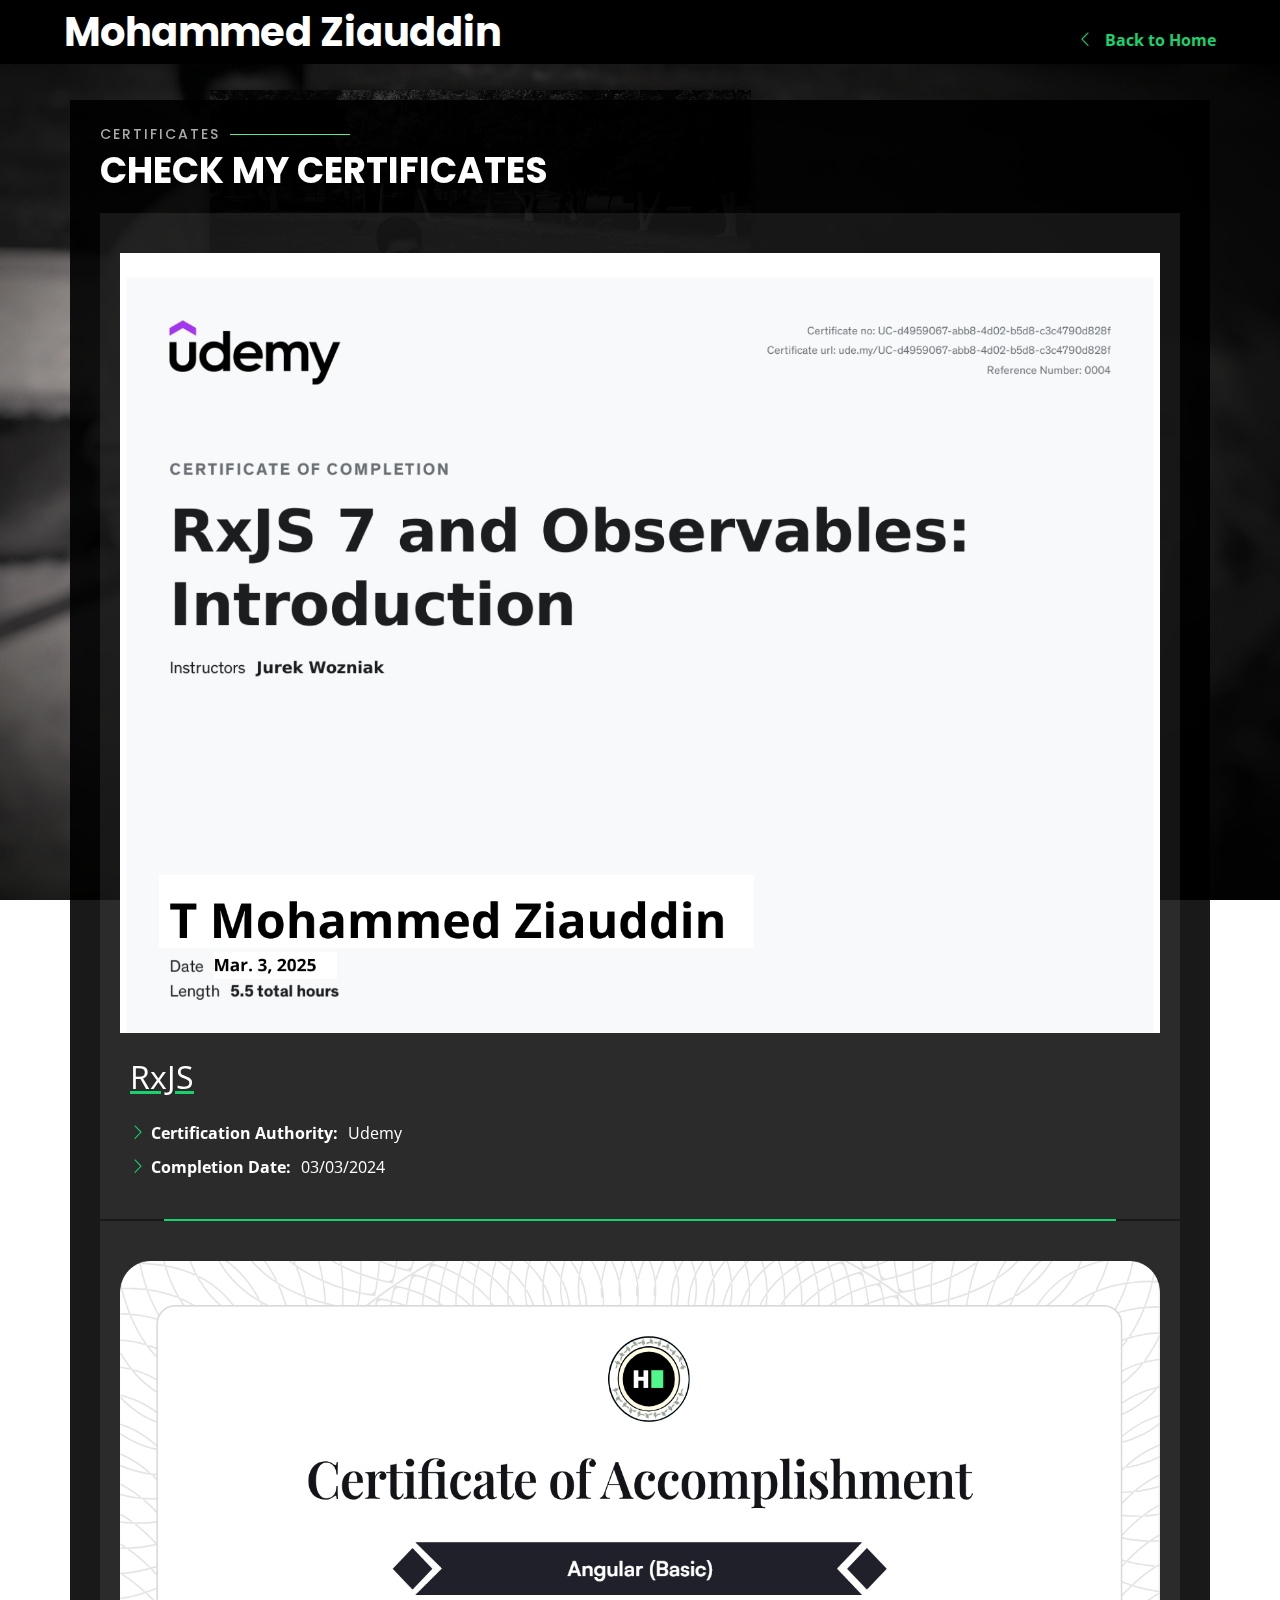
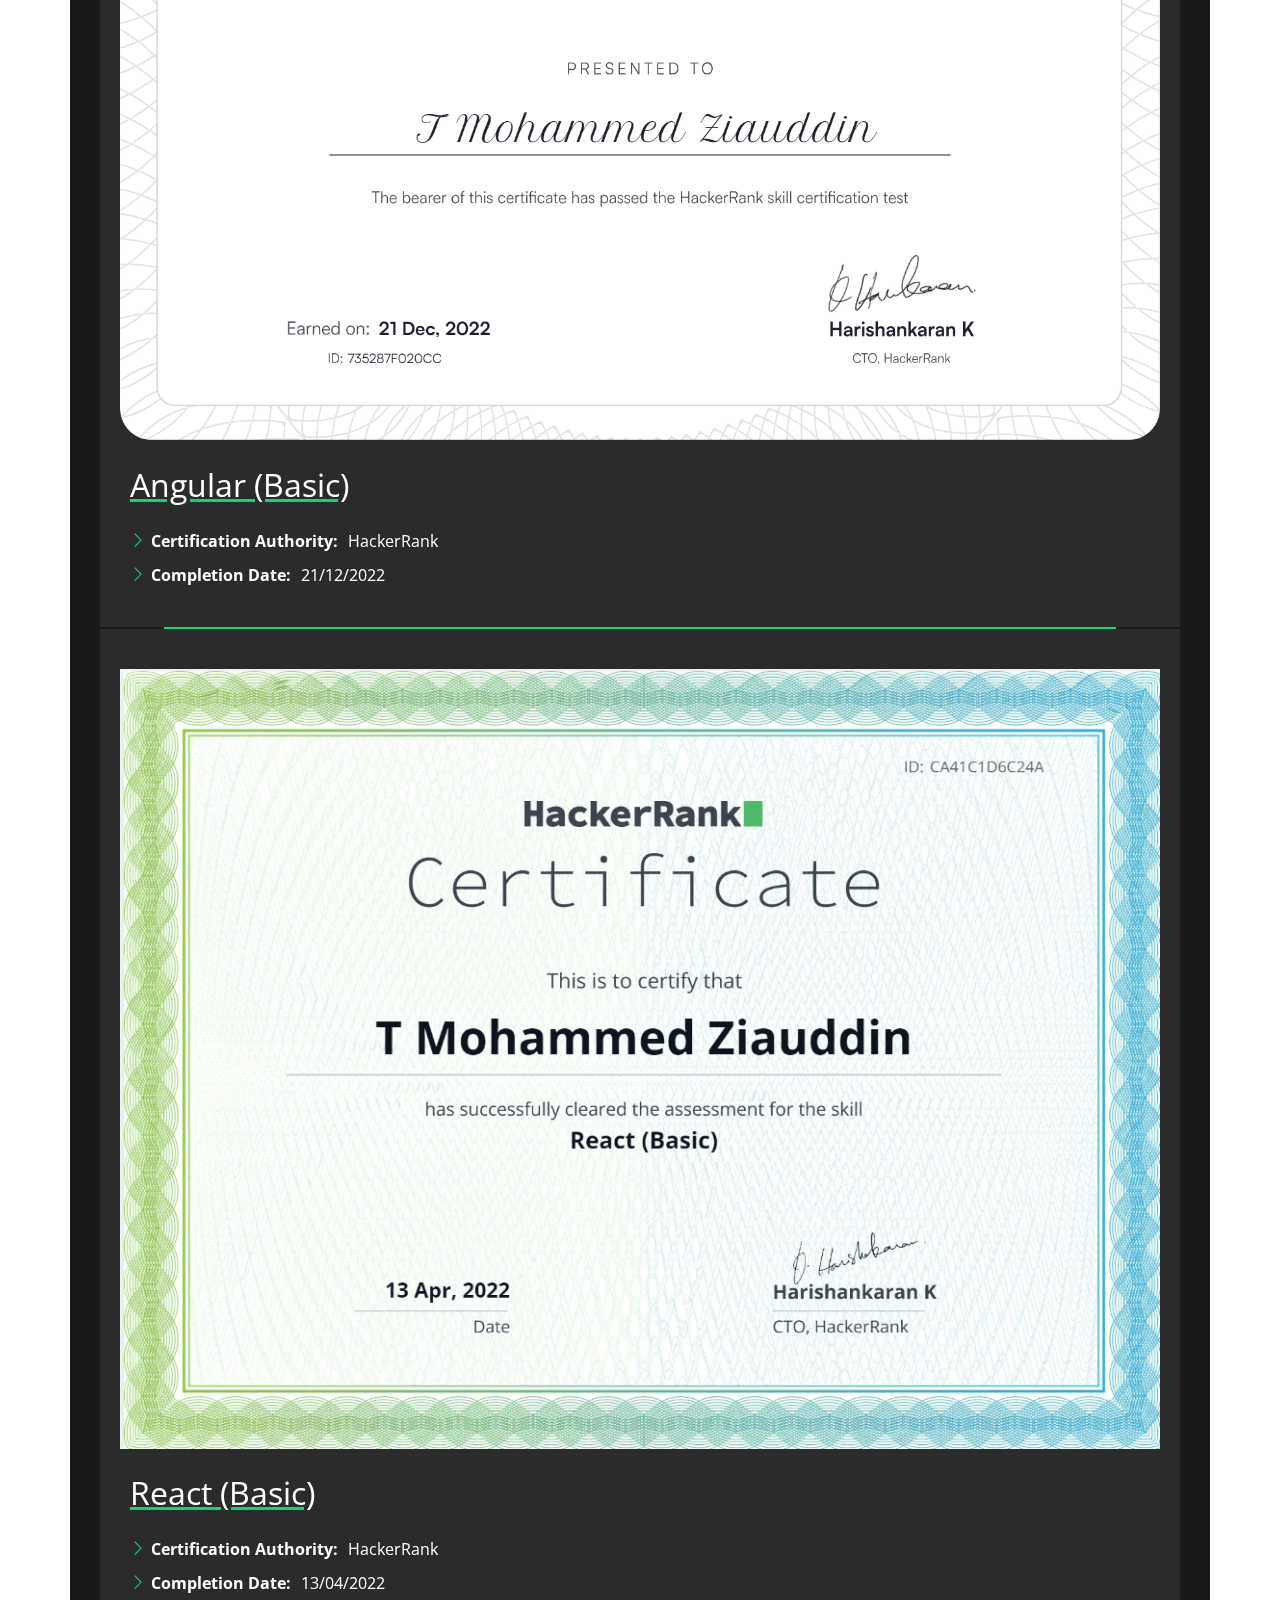
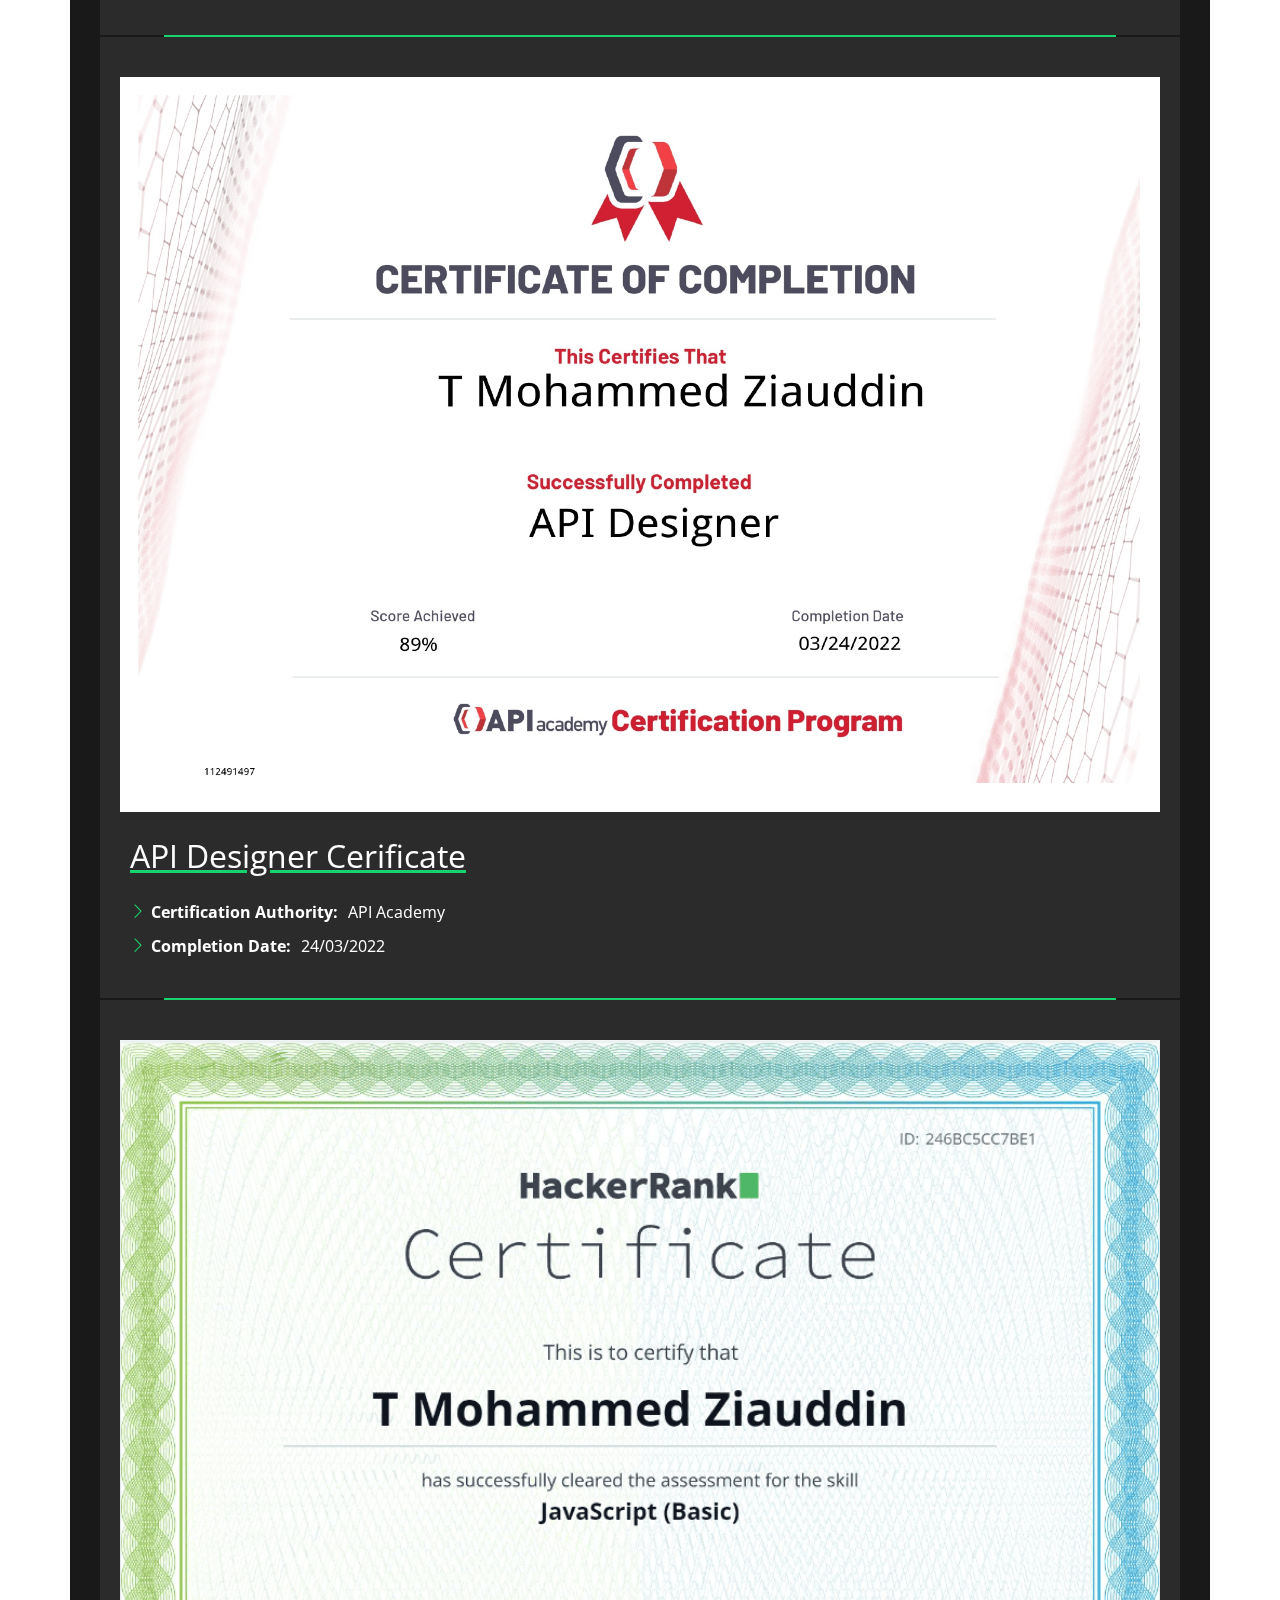
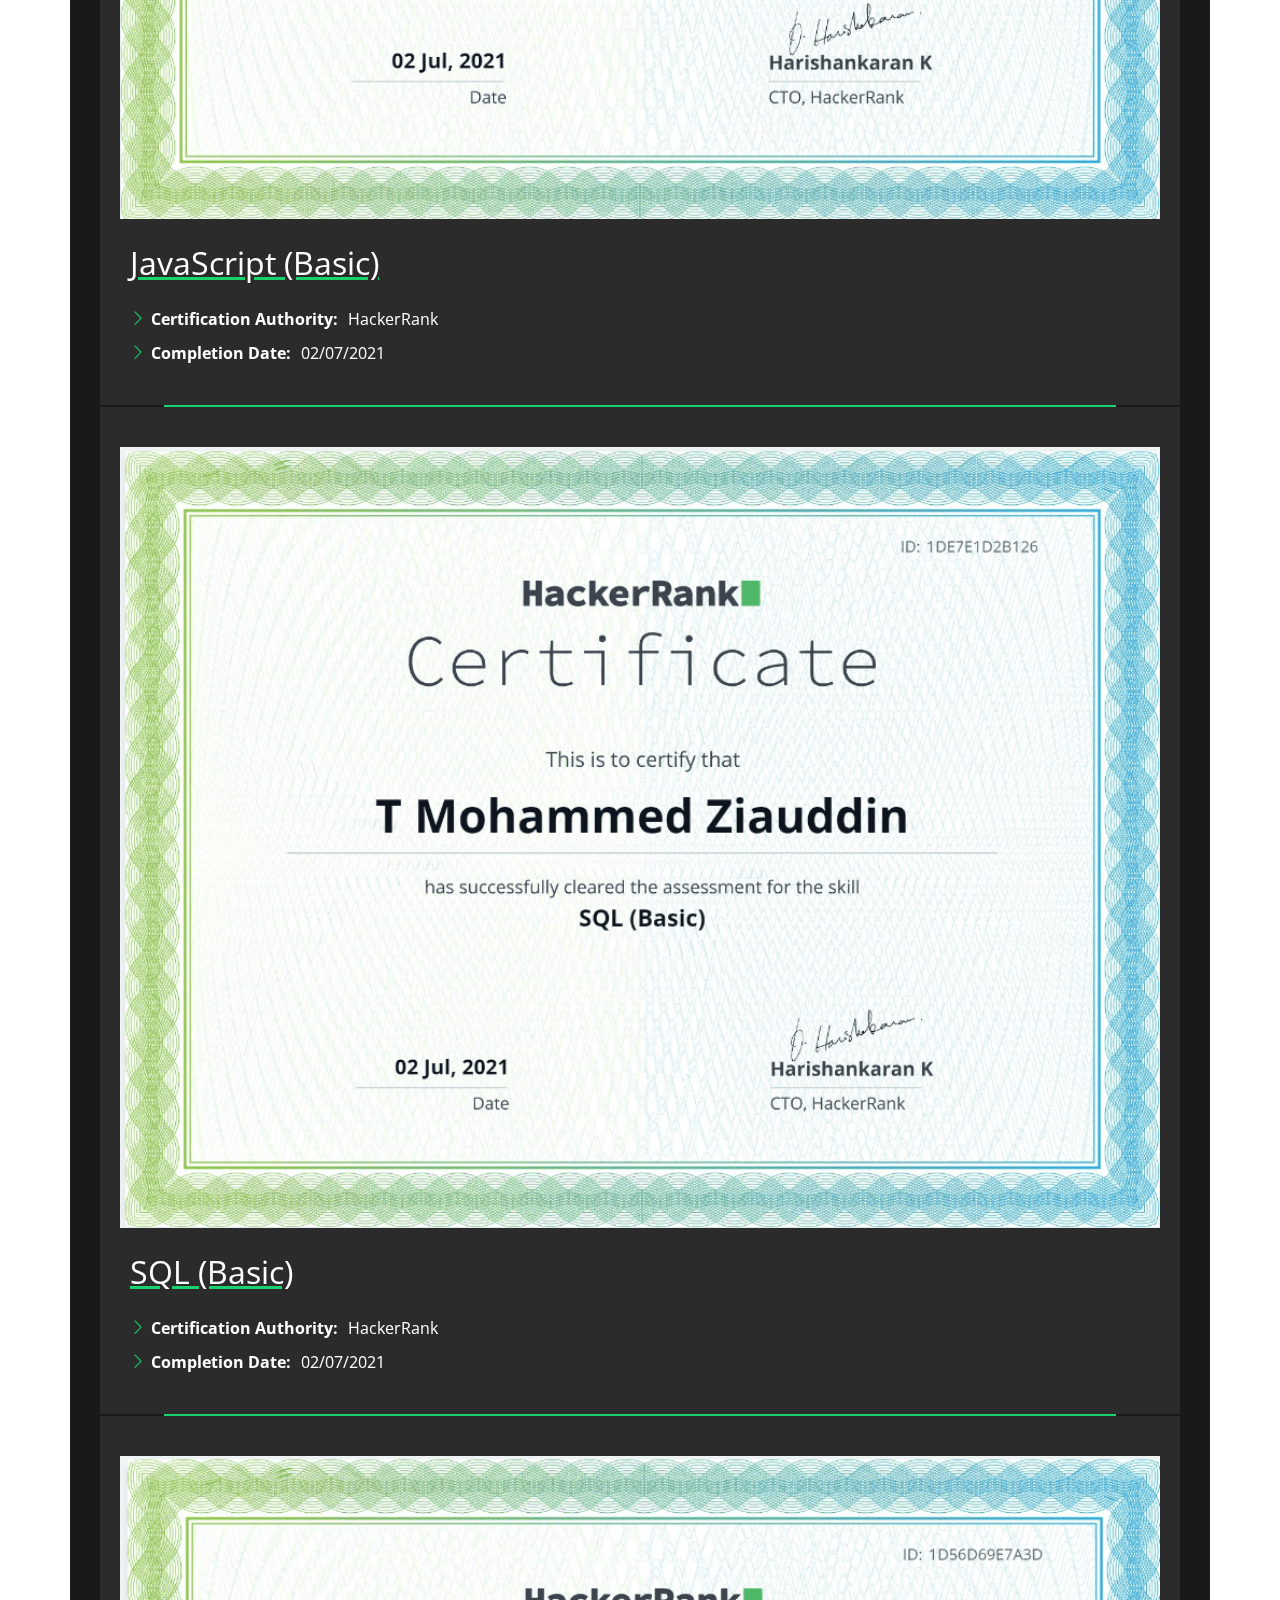
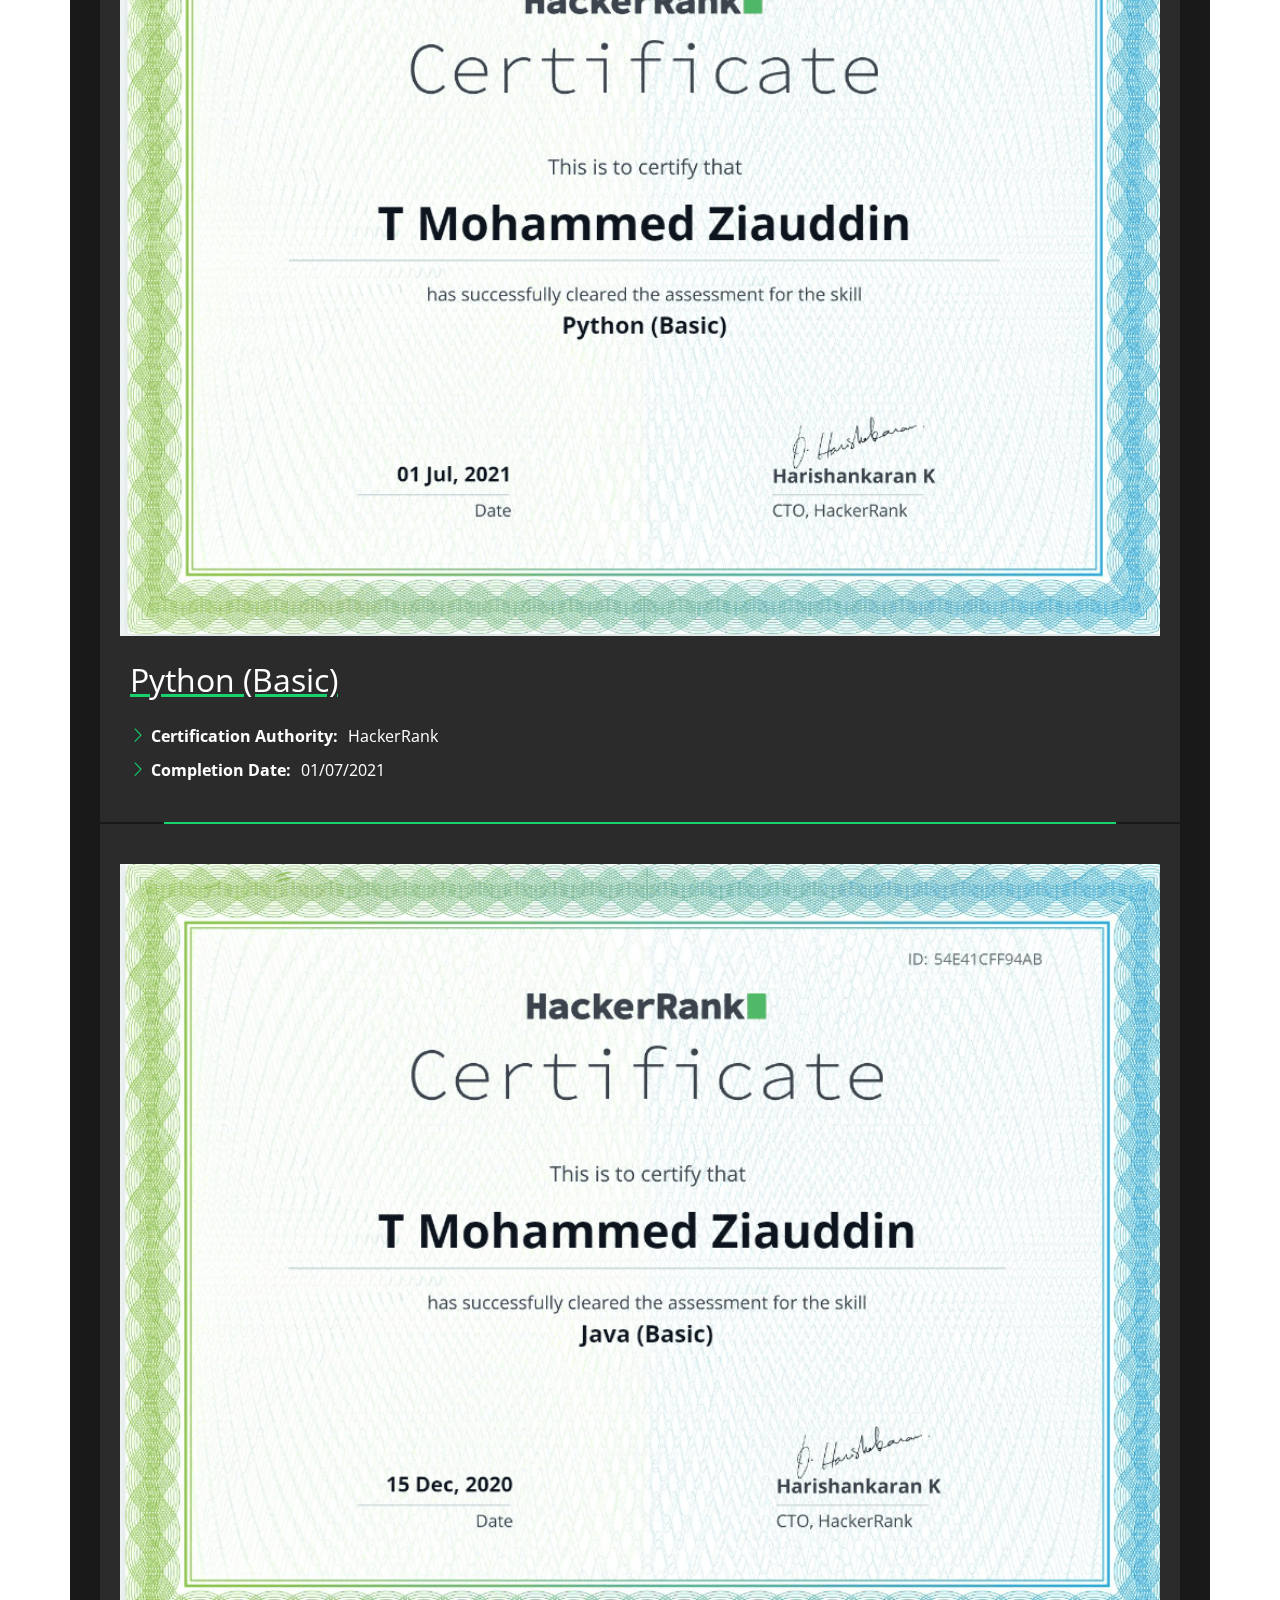
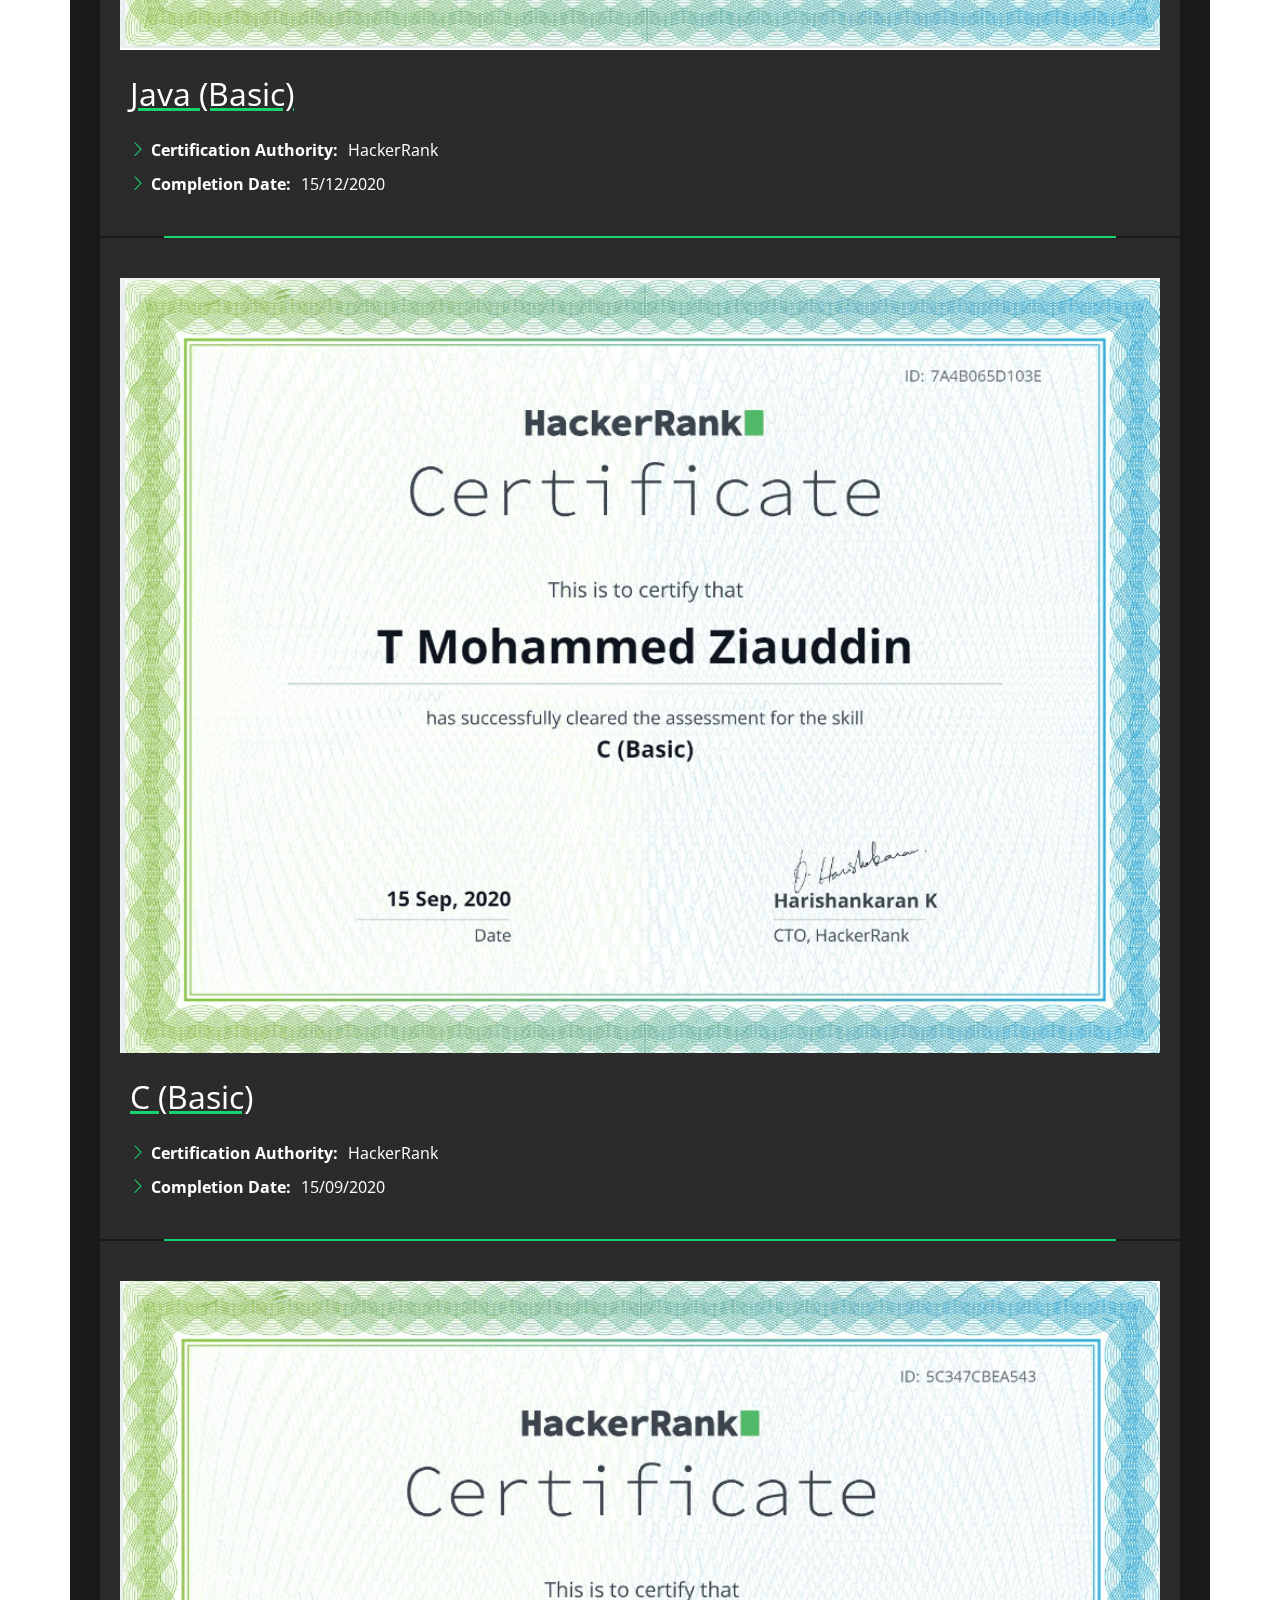
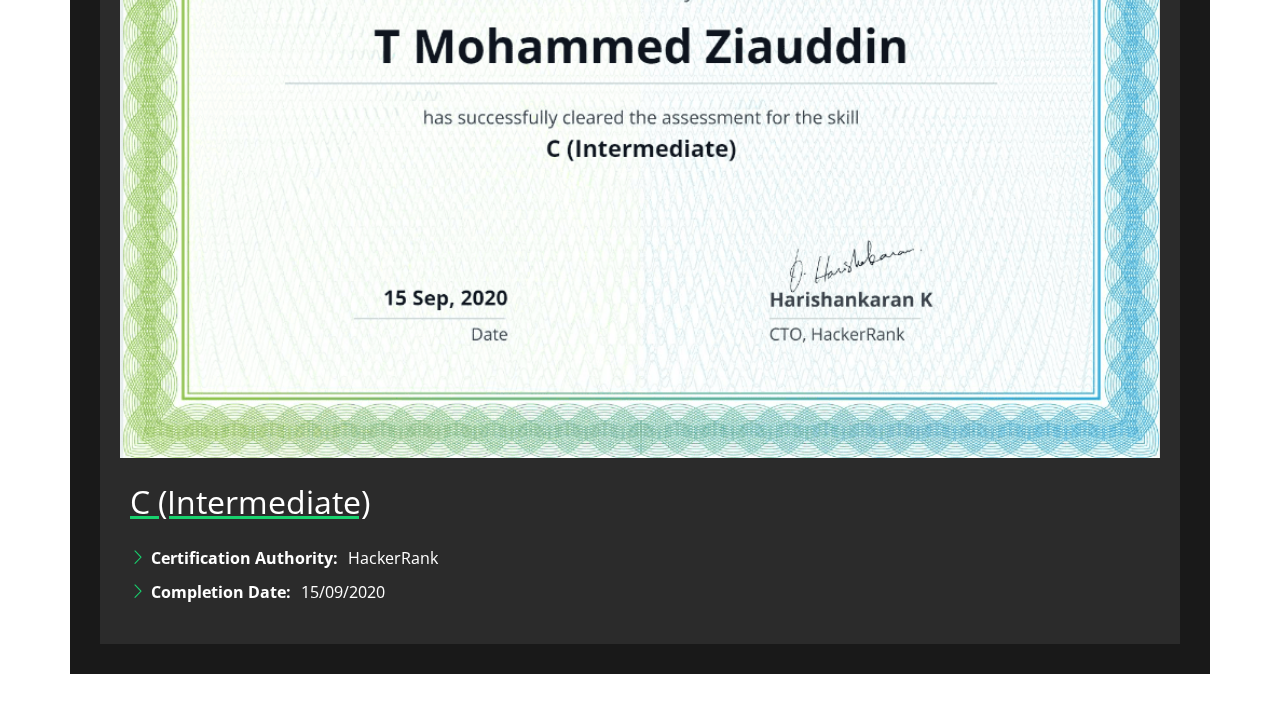
==== commit f092fc5b: "updated About Me section" ====
--- a/certificates.html
+++ b/certificates.html
@@ -57,6 +57,22 @@
         <link href="assets/css/style.css" rel="stylesheet" />
     </head>
     <body>
+        <!-- ======= Header Section ======= -->
+        <section class="header-section">
+            <div class="d-flex justify-content-between align-items-end">
+                <h1 class="mb-0"><a href="./index.html">Mohammed Ziauddin</a></h1>
+                <p class="mb-0 text-end">
+                    <a href="./index.html">
+                        <i class="bi bi-chevron-left me-2"></i>
+                        <span class="text-center">
+                            <strong> Back to Home </strong>
+                        </span>
+                    </a>
+                </p>
+            </div>
+        </section>
+        <!-- End - Header Section -->
+
         <!-- ======= Certificates Section ======= -->
         <section id="certificates" class="certificates section-show">
             <div class="container">
--- a/assets/css/style.css
+++ b/assets/css/style.css
@@ -639,6 +639,33 @@
 /*--------------------------------------------------------------
 # Certificate
 --------------------------------------------------------------*/
+.header-section {
+    opacity: 1;
+    height: auto;
+    position: fixed;
+    top: 0px;
+    bottom: auto;
+    z-index: 3;
+    background-color: black;
+    padding: 0.75rem 4rem;
+}
+
+@media (max-width: 420px) {
+    .header-section {
+        padding: 0.75rem 1.75rem;
+    }
+}
+
+.header-section h1 {
+    font-weight: 700;
+    font-family: Poppins, sans-serif;
+    line-height: 1;
+}
+
+.header-section h1 a {
+    color: white;
+}
+
 .certificate-item {
     background-color: rgba(255, 255, 255, 0.08);
     padding: 20px;
@@ -697,7 +724,7 @@
     background-color: #18d26e;
     margin: 0px 4rem;
 }
- 
+
 /*--------------------------------------------------------------
 # Resume
 --------------------------------------------------------------*/
